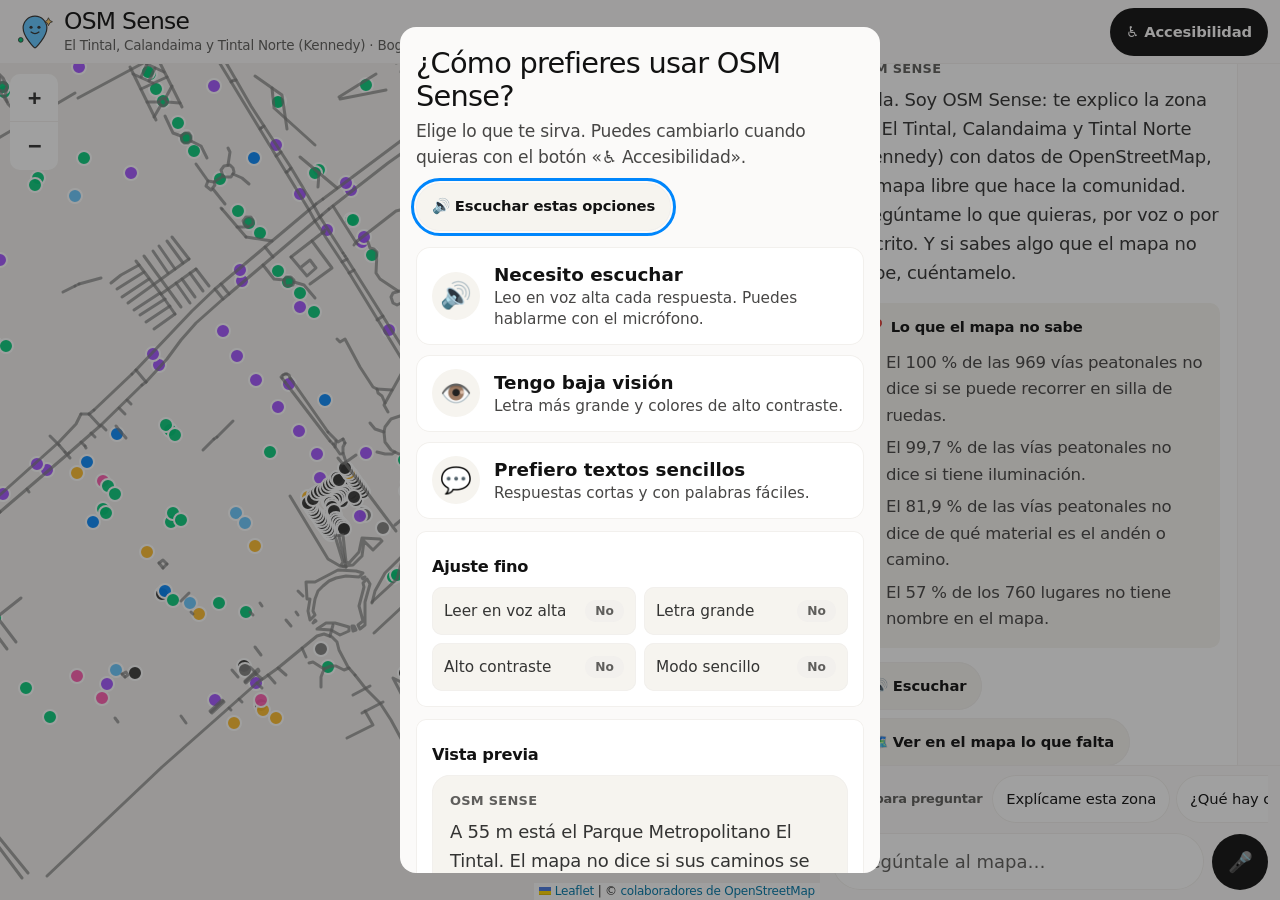
==== index.html @ d56696cd "Evitar versiones mezcladas en caché: versión en CSS/JS y datos sin caché Co-Authored-By: Claude Opus" ====
<!doctype html>
<html lang="es">
<head>
  <meta charset="utf-8">
  <meta name="viewport" content="width=device-width, initial-scale=1, viewport-fit=cover">
  <meta name="theme-color" content="#fbfaf9">
  <title>OSM Sense</title>
  <link rel="stylesheet" href="lib/leaflet.css">
  <!-- ?v=… obliga al navegador a descargar la versión nueva después de cada publicación -->
  <link rel="stylesheet" href="styles.css?v=2026-10-23b">
</head>
<body>
  <a class="saltar" href="#entrada">Ir a escribir una pregunta</a>
  <div id="anuncio" class="solo-lectores" role="status" aria-live="polite"></div>

  <header class="barra">
    <div class="marca">
      <svg class="logo" viewBox="0 0 48 48" aria-hidden="true">
        <path d="M24 44c-1 0-15-14-15-25a15 15 0 0 1 30 0c0 11-14 25-15 25z" fill="#64c6ff" stroke="#343433" stroke-width="1.5"/>
        <circle cx="19" cy="18" r="2" fill="#343433"/>
        <circle cx="29" cy="18" r="2" fill="#343433"/>
        <path d="M19 24q5 4 10 0" fill="none" stroke="#343433" stroke-width="1.5" stroke-linecap="round"/>
        <path d="M41 6l1.6 3.4 3.4 1.6-3.4 1.6L41 16l-1.6-3.4L36 11l3.4-1.6z" fill="#ffcd6c" stroke="#343433" stroke-width="1"/>
        <circle cx="6" cy="34" r="3" fill="#00c978" stroke="#343433" stroke-width="1"/>
      </svg>
      <div>
        <h1>OSM Sense</h1>
        <p class="sub" id="nombre-zona">Cargando zona…</p>
      </div>
    </div>
    <button type="button" class="pill acceso" id="btn-accesibilidad" aria-haspopup="dialog">♿ Accesibilidad</button>
  </header>

  <section class="franja-mapa" id="franja-mapa" aria-label="Mapa de la zona">
    <div id="mapa" class="mapa"></div>
    <div class="mapa-controles">
      <button type="button" class="pill flotante" id="btn-donde">📍 ¿Dónde estoy?</button>
      <button type="button" class="pill flotante" id="btn-mapa" aria-haspopup="dialog">🧩 Lo que falta</button>
      <button type="button" class="pill flotante" id="btn-expandir" aria-expanded="false" aria-controls="franja-mapa">Ampliar mapa</button>
    </div>
  </section>

  <main class="chat">
    <h2 class="solo-lectores">Conversación</h2>
    <p id="contador-hallazgos" class="contador" hidden>📝 Hallazgos de esta conversación: <strong>0</strong></p>
    <div id="mensajes" class="mensajes" role="log" aria-live="polite" aria-relevant="additions"></div>
  </main>

  <footer class="entrada">
    <div class="ideas" id="caja-ideas" role="group" aria-labelledby="t-ideas">
      <span id="t-ideas" class="ideas-titulo">Ideas para preguntar</span>
      <div id="ideas" class="ideas-lista"></div>
    </div>
    <form id="form-chat" class="form-chat">
      <button type="button" class="ideas-boton" id="btn-ideas" aria-expanded="false" aria-controls="caja-ideas" aria-label="Ideas para preguntar" hidden>💡</button>
      <label for="entrada" class="solo-lectores">Escribe tu pregunta o cuéntale algo al mapa</label>
      <textarea id="entrada" rows="1" placeholder="Pregúntale al mapa…" autocomplete="off"></textarea>
      <button type="submit" class="enviar" id="btn-enviar" aria-label="Enviar">➤</button>
      <button type="button" class="mic" id="btn-mic" aria-pressed="false" aria-label="Hablar">🎤</button>
    </form>
  </footer>

  <!-- Inicio: cómo prefiere la persona usar el sitio. Se abre al entrar y con el botón "Accesibilidad". -->
  <dialog id="inicio" class="hoja inicio" aria-labelledby="t-inicio">
    <h2 id="t-inicio">¿Cómo prefieres usar OSM Sense?</h2>
    <p class="inicio-intro">Elige lo que te sirva. Puedes cambiarlo cuando quieras con el botón «♿ Accesibilidad».</p>
    <button type="button" class="pill" id="btn-leer-inicio">🔊 Escuchar estas opciones</button>

    <div class="perfiles" role="group" aria-label="Perfiles de accesibilidad">
      <button type="button" class="perfil" data-perfil="escuchar" aria-pressed="false">
        <span class="perfil-icono" aria-hidden="true">🔊</span>
        <span><strong>Necesito escuchar</strong><span>Leo en voz alta cada respuesta. Puedes hablarme con el micrófono.</span></span>
      </button>
      <button type="button" class="perfil" data-perfil="ver" aria-pressed="false">
        <span class="perfil-icono" aria-hidden="true">👁️</span>
        <span><strong>Tengo baja visión</strong><span>Letra más grande y colores de alto contraste.</span></span>
      </button>
      <button type="button" class="perfil" data-perfil="sencillo" aria-pressed="false">
        <span class="perfil-icono" aria-hidden="true">💬</span>
        <span><strong>Prefiero textos sencillos</strong><span>Respuestas cortas y con palabras fáciles.</span></span>
      </button>
    </div>

    <section aria-labelledby="t-fino" class="bloque">
      <h3 id="t-fino">Ajuste fino</h3>
      <div class="interruptores">
        <button type="button" class="interruptor" id="btn-voz" aria-pressed="false">Leer en voz alta</button>
        <button type="button" class="interruptor" id="btn-letra" aria-pressed="false">Letra grande</button>
        <button type="button" class="interruptor" id="btn-contraste" aria-pressed="false">Alto contraste</button>
        <button type="button" class="interruptor" id="btn-pedagogico" aria-pressed="false">Modo sencillo</button>
      </div>
    </section>

    <section aria-labelledby="t-previa" class="bloque vista-previa">
      <h3 id="t-previa">Vista previa</h3>
      <div class="msg osm previa">
        <p class="remitente">OSM Sense</p>
        <p class="msg-texto" id="previa-texto"></p>
      </div>
      <button type="button" class="pill" id="btn-probar-voz">🔊 Probar la voz</button>
    </section>

    <button type="button" class="boton-principal empezar" id="btn-empezar">Empezar</button>
  </dialog>

  <!-- Mapa: capas y lo que le falta al mapa. -->
  <dialog id="hoja-mapa" class="hoja" aria-labelledby="t-hoja-mapa">
    <div class="hoja-cabeza">
      <h2 id="t-hoja-mapa">Lo que le falta al mapa</h2>
      <button type="button" class="pill" id="btn-cerrar-mapa">Cerrar</button>
    </div>

    <section aria-label="Cifras de vacíos de información" class="bloque vacios">
      <div id="vacios-datos" class="cifras"></div>
      <label class="check"><input type="checkbox" id="chk-vacios"> Resaltar en el mapa las vías peatonales sin dato de accesibilidad</label>
      <a id="btn-nota" class="boton-principal" target="_blank" rel="noopener">📝 Abrir nota en OpenStreetMap</a>
    </section>

    <section aria-labelledby="t-capas" class="bloque">
      <h3 id="t-capas">Qué hay en el mapa</h3>
      <ul id="capas" class="capas"></ul>
    </section>

    <p class="nota">Datos © <a href="https://www.openstreetmap.org/copyright" target="_blank" rel="noopener">colaboradores de OpenStreetMap</a> (ODbL).
      OSM Sense es un prototipo: no edita OpenStreetMap y puede equivocarse.</p>
  </dialog>

  <script src="lib/leaflet.js"></script>
  <script src="app.js?v=2026-10-23b"></script>
</body>
</html>
---- lib/leaflet.css ----
/* required styles */

.leaflet-pane,
.leaflet-tile,
.leaflet-marker-icon,
.leaflet-marker-shadow,
.leaflet-tile-container,
.leaflet-pane > svg,
.leaflet-pane > canvas,
.leaflet-zoom-box,
.leaflet-image-layer,
.leaflet-layer {
	position: absolute;
	left: 0;
	top: 0;
	}
.leaflet-container {
	overflow: hidden;
	}
.leaflet-tile,
.leaflet-marker-icon,
.leaflet-marker-shadow {
	-webkit-user-select: none;
	   -moz-user-select: none;
	        user-select: none;
	  -webkit-user-drag: none;
	}
/* Prevents IE11 from highlighting tiles in blue */
.leaflet-tile::selection {
	background: transparent;
}
/* Safari renders non-retina tile on retina better with this, but Chrome is worse */
.leaflet-safari .leaflet-tile {
	image-rendering: -webkit-optimize-contrast;
	}
/* hack that prevents hw layers "stretching" when loading new tiles */
.leaflet-safari .leaflet-tile-container {
	width: 1600px;
	height: 1600px;
	-webkit-transform-origin: 0 0;
	}
.leaflet-marker-icon,
.leaflet-marker-shadow {
	display: block;
	}
/* .leaflet-container svg: reset svg max-width decleration shipped in Joomla! (joomla.org) 3.x */
/* .leaflet-container img: map is broken in FF if you have max-width: 100% on tiles */
.leaflet-container .leaflet-overlay-pane svg {
	max-width: none !important;
	max-height: none !important;
	}
.leaflet-container .leaflet-marker-pane img,
.leaflet-container .leaflet-shadow-pane img,
.leaflet-container .leaflet-tile-pane img,
.leaflet-container img.leaflet-image-layer,
.leaflet-container .leaflet-tile {
	max-width: none !important;
	max-height: none !important;
	width: auto;
	padding: 0;
	}

.leaflet-container img.leaflet-tile {
	/* See: https://bugs.chromium.org/p/chromium/issues/detail?id=600120 */
	mix-blend-mode: plus-lighter;
}

.leaflet-container.leaflet-touch-zoom {
	-ms-touch-action: pan-x pan-y;
	touch-action: pan-x pan-y;
	}
.leaflet-container.leaflet-touch-drag {
	-ms-touch-action: pinch-zoom;
	/* Fallback for FF which doesn't support pinch-zoom */
	touch-action: none;
	touch-action: pinch-zoom;
}
.leaflet-container.leaflet-touch-drag.leaflet-touch-zoom {
	-ms-touch-action: none;
	touch-action: none;
}
.leaflet-container {
	-webkit-tap-highlight-color: transparent;
}
.leaflet-container a {
	-webkit-tap-highlight-color: rgba(51, 181, 229, 0.4);
}
.leaflet-tile {
	filter: inherit;
	visibility: hidden;
	}
.leaflet-tile-loaded {
	visibility: inherit;
	}
.leaflet-zoom-box {
	width: 0;
	height: 0;
	-moz-box-sizing: border-box;
	     box-sizing: border-box;
	z-index: 800;
	}
/* workaround for https://bugzilla.mozilla.org/show_bug.cgi?id=888319 */
.leaflet-overlay-pane svg {
	-moz-user-select: none;
	}

.leaflet-pane         { z-index: 400; }

.leaflet-tile-pane    { z-index: 200; }
.leaflet-overlay-pane { z-index: 400; }
.leaflet-shadow-pane  { z-index: 500; }
.leaflet-marker-pane  { z-index: 600; }
.leaflet-tooltip-pane   { z-index: 650; }
.leaflet-popup-pane   { z-index: 700; }

.leaflet-map-pane canvas { z-index: 100; }
.leaflet-map-pane svg    { z-index: 200; }

.leaflet-vml-shape {
	width: 1px;
	height: 1px;
	}
.lvml {
	behavior: url(#default#VML);
	display: inline-block;
	position: absolute;
	}


/* control positioning */

.leaflet-control {
	position: relative;
	z-index: 800;
	pointer-events: visiblePainted; /* IE 9-10 doesn't have auto */
	pointer-events: auto;
	}
.leaflet-top,
.leaflet-bottom {
	position: absolute;
	z-index: 1000;
	pointer-events: none;
	}
.leaflet-top {
	top: 0;
	}
.leaflet-right {
	right: 0;
	}
.leaflet-bottom {
	bottom: 0;
	}
.leaflet-left {
	left: 0;
	}
.leaflet-control {
	float: left;
	clear: both;
	}
.leaflet-right .leaflet-control {
	float: right;
	}
.leaflet-top .leaflet-control {
	margin-top: 10px;
	}
.leaflet-bottom .leaflet-control {
	margin-bottom: 10px;
	}
.leaflet-left .leaflet-control {
	margin-left: 10px;
	}
.leaflet-right .leaflet-control {
	margin-right: 10px;
	}


/* zoom and fade animations */

.leaflet-fade-anim .leaflet-popup {
	opacity: 0;
	-webkit-transition: opacity 0.2s linear;
	   -moz-transition: opacity 0.2s linear;
	        transition: opacity 0.2s linear;
	}
.leaflet-fade-anim .leaflet-map-pane .leaflet-popup {
	opacity: 1;
	}
.leaflet-zoom-animated {
	-webkit-transform-origin: 0 0;
	    -ms-transform-origin: 0 0;
	        transform-origin: 0 0;
	}
svg.leaflet-zoom-animated {
	will-change: transform;
}

.leaflet-zoom-anim .leaflet-zoom-animated {
	-webkit-transition: -webkit-transform 0.25s cubic-bezier(0,0,0.25,1);
	   -moz-transition:    -moz-transform 0.25s cubic-bezier(0,0,0.25,1);
	        transition:         transform 0.25s cubic-bezier(0,0,0.25,1);
	}
.leaflet-zoom-anim .leaflet-tile,
.leaflet-pan-anim .leaflet-tile {
	-webkit-transition: none;
	   -moz-transition: none;
	        transition: none;
	}

.leaflet-zoom-anim .leaflet-zoom-hide {
	visibility: hidden;
	}


/* cursors */

.leaflet-interactive {
	cursor: pointer;
	}
.leaflet-grab {
	cursor: -webkit-grab;
	cursor:    -moz-grab;
	cursor:         grab;
	}
.leaflet-crosshair,
.leaflet-crosshair .leaflet-interactive {
	cursor: crosshair;
	}
.leaflet-popup-pane,
.leaflet-control {
	cursor: auto;
	}
.leaflet-dragging .leaflet-grab,
.leaflet-dragging .leaflet-grab .leaflet-interactive,
.leaflet-dragging .leaflet-marker-draggable {
	cursor: move;
	cursor: -webkit-grabbing;
	cursor:    -moz-grabbing;
	cursor:         grabbing;
	}

/* marker & overlays interactivity */
.leaflet-marker-icon,
.leaflet-marker-shadow,
.leaflet-image-layer,
.leaflet-pane > svg path,
.leaflet-tile-container {
	pointer-events: none;
	}

.leaflet-marker-icon.leaflet-interactive,
.leaflet-image-layer.leaflet-interactive,
.leaflet-pane > svg path.leaflet-interactive,
svg.leaflet-image-layer.leaflet-interactive path {
	pointer-events: visiblePainted; /* IE 9-10 doesn't have auto */
	pointer-events: auto;
	}

/* visual tweaks */

.leaflet-container {
	background: #ddd;
	outline-offset: 1px;
	}
.leaflet-container a {
	color: #0078A8;
	}
.leaflet-zoom-box {
	border: 2px dotted #38f;
	background: rgba(255,255,255,0.5);
	}


/* general typography */
.leaflet-container {
	font-family: "Helvetica Neue", Arial, Helvetica, sans-serif;
	font-size: 12px;
	font-size: 0.75rem;
	line-height: 1.5;
	}


/* general toolbar styles */

.leaflet-bar {
	box-shadow: 0 1px 5px rgba(0,0,0,0.65);
	border-radius: 4px;
	}
.leaflet-bar a {
	background-color: #fff;
	border-bottom: 1px solid #ccc;
	width: 26px;
	height: 26px;
	line-height: 26px;
	display: block;
	text-align: center;
	text-decoration: none;
	color: black;
	}
.leaflet-bar a,
.leaflet-control-layers-toggle {
	background-position: 50% 50%;
	background-repeat: no-repeat;
	display: block;
	}
.leaflet-bar a:hover,
.leaflet-bar a:focus {
	background-color: #f4f4f4;
	}
.leaflet-bar a:first-child {
	border-top-left-radius: 4px;
	border-top-right-radius: 4px;
	}
.leaflet-bar a:last-child {
	border-bottom-left-radius: 4px;
	border-bottom-right-radius: 4px;
	border-bottom: none;
	}
.leaflet-bar a.leaflet-disabled {
	cursor: default;
	background-color: #f4f4f4;
	color: #bbb;
	}

.leaflet-touch .leaflet-bar a {
	width: 30px;
	height: 30px;
	line-height: 30px;
	}
.leaflet-touch .leaflet-bar a:first-child {
	border-top-left-radius: 2px;
	border-top-right-radius: 2px;
	}
.leaflet-touch .leaflet-bar a:last-child {
	border-bottom-left-radius: 2px;
	border-bottom-right-radius: 2px;
	}

/* zoom control */

.leaflet-control-zoom-in,
.leaflet-control-zoom-out {
	font: bold 18px 'Lucida Console', Monaco, monospace;
	text-indent: 1px;
	}

.leaflet-touch .leaflet-control-zoom-in, .leaflet-touch .leaflet-control-zoom-out  {
	font-size: 22px;
	}


/* layers control */

.leaflet-control-layers {
	box-shadow: 0 1px 5px rgba(0,0,0,0.4);
	background: #fff;
	border-radius: 5px;
	}
.leaflet-control-layers-toggle {
	background-image: url(images/layers.png);
	width: 36px;
	height: 36px;
	}
.leaflet-retina .leaflet-control-layers-toggle {
	background-image: url(images/layers-2x.png);
	background-size: 26px 26px;
	}
.leaflet-touch .leaflet-control-layers-toggle {
	width: 44px;
	height: 44px;
	}
.leaflet-control-layers .leaflet-control-layers-list,
.leaflet-control-layers-expanded .leaflet-control-layers-toggle {
	display: none;
	}
.leaflet-control-layers-expanded .leaflet-control-layers-list {
	display: block;
	position: relative;
	}
.leaflet-control-layers-expanded {
	padding: 6px 10px 6px 6px;
	color: #333;
	background: #fff;
	}
.leaflet-control-layers-scrollbar {
	overflow-y: scroll;
	overflow-x: hidden;
	padding-right: 5px;
	}
.leaflet-control-layers-selector {
	margin-top: 2px;
	position: relative;
	top: 1px;
	}
.leaflet-control-layers label {
	display: block;
	font-size: 13px;
	font-size: 1.08333em;
	}
.leaflet-control-layers-separator {
	height: 0;
	border-top: 1px solid #ddd;
	margin: 5px -10px 5px -6px;
	}

/* Default icon URLs */
.leaflet-default-icon-path { /* used only in path-guessing heuristic, see L.Icon.Default */
	background-image: url(images/marker-icon.png);
	}


/* attribution and scale controls */

.leaflet-container .leaflet-control-attribution {
	background: #fff;
	background: rgba(255, 255, 255, 0.8);
	margin: 0;
	}
.leaflet-control-attribution,
.leaflet-control-scale-line {
	padding: 0 5px;
	color: #333;
	line-height: 1.4;
	}
.leaflet-control-attribution a {
	text-decoration: none;
	}
.leaflet-control-attribution a:hover,
.leaflet-control-attribution a:focus {
	text-decoration: underline;
	}
.leaflet-attribution-flag {
	display: inline !important;
	vertical-align: baseline !important;
	width: 1em;
	height: 0.6669em;
	}
.leaflet-left .leaflet-control-scale {
	margin-left: 5px;
	}
.leaflet-bottom .leaflet-control-scale {
	margin-bottom: 5px;
	}
.leaflet-control-scale-line {
	border: 2px solid #777;
	border-top: none;
	line-height: 1.1;
	padding: 2px 5px 1px;
	white-space: nowrap;
	-moz-box-sizing: border-box;
	     box-sizing: border-box;
	background: rgba(255, 255, 255, 0.8);
	text-shadow: 1px 1px #fff;
	}
.leaflet-control-scale-line:not(:first-child) {
	border-top: 2px solid #777;
	border-bottom: none;
	margin-top: -2px;
	}
.leaflet-control-scale-line:not(:first-child):not(:last-child) {
	border-bottom: 2px solid #777;
	}

.leaflet-touch .leaflet-control-attribution,
.leaflet-touch .leaflet-control-layers,
.leaflet-touch .leaflet-bar {
	box-shadow: none;
	}
.leaflet-touch .leaflet-control-layers,
.leaflet-touch .leaflet-bar {
	border: 2px solid rgba(0,0,0,0.2);
	background-clip: padding-box;
	}


/* popup */

.leaflet-popup {
	position: absolute;
	text-align: center;
	margin-bottom: 20px;
	}
.leaflet-popup-content-wrapper {
	padding: 1px;
	text-align: left;
	border-radius: 12px;
	}
.leaflet-popup-content {
	margin: 13px 24px 13px 20px;
	line-height: 1.3;
	font-size: 13px;
	font-size: 1.08333em;
	min-height: 1px;
	}
.leaflet-popup-content p {
	margin: 17px 0;
	margin: 1.3em 0;
	}
.leaflet-popup-tip-container {
	width: 40px;
	height: 20px;
	position: absolute;
	left: 50%;
	margin-top: -1px;
	margin-left: -20px;
	overflow: hidden;
	pointer-events: none;
	}
.leaflet-popup-tip {
	width: 17px;
	height: 17px;
	padding: 1px;

	margin: -10px auto 0;
	pointer-events: auto;

	-webkit-transform: rotate(45deg);
	   -moz-transform: rotate(45deg);
	    -ms-transform: rotate(45deg);
	        transform: rotate(45deg);
	}
.leaflet-popup-content-wrapper,
.leaflet-popup-tip {
	background: white;
	color: #333;
	box-shadow: 0 3px 14px rgba(0,0,0,0.4);
	}
.leaflet-container a.leaflet-popup-close-button {
	position: absolute;
	top: 0;
	right: 0;
	border: none;
	text-align: center;
	width: 24px;
	height: 24px;
	font: 16px/24px Tahoma, Verdana, sans-serif;
	color: #757575;
	text-decoration: none;
	background: transparent;
	}
.leaflet-container a.leaflet-popup-close-button:hover,
.leaflet-container a.leaflet-popup-close-button:focus {
	color: #585858;
	}
.leaflet-popup-scrolled {
	overflow: auto;
	}

.leaflet-oldie .leaflet-popup-content-wrapper {
	-ms-zoom: 1;
	}
.leaflet-oldie .leaflet-popup-tip {
	width: 24px;
	margin: 0 auto;

	-ms-filter: "progid:DXImageTransform.Microsoft.Matrix(M11=0.70710678, M12=0.70710678, M21=-0.70710678, M22=0.70710678)";
	filter: progid:DXImageTransform.Microsoft.Matrix(M11=0.70710678, M12=0.70710678, M21=-0.70710678, M22=0.70710678);
	}

.leaflet-oldie .leaflet-control-zoom,
.leaflet-oldie .leaflet-control-layers,
.leaflet-oldie .leaflet-popup-content-wrapper,
.leaflet-oldie .leaflet-popup-tip {
	border: 1px solid #999;
	}


/* div icon */

.leaflet-div-icon {
	background: #fff;
	border: 1px solid #666;
	}


/* Tooltip */
/* Base styles for the element that has a tooltip */
.leaflet-tooltip {
	position: absolute;
	padding: 6px;
	background-color: #fff;
	border: 1px solid #fff;
	border-radius: 3px;
	color: #222;
	white-space: nowrap;
	-webkit-user-select: none;
	-moz-user-select: none;
	-ms-user-select: none;
	user-select: none;
	pointer-events: none;
	box-shadow: 0 1px 3px rgba(0,0,0,0.4);
	}
.leaflet-tooltip.leaflet-interactive {
	cursor: pointer;
	pointer-events: auto;
	}
.leaflet-tooltip-top:before,
.leaflet-tooltip-bottom:before,
.leaflet-tooltip-left:before,
.leaflet-tooltip-right:before {
	position: absolute;
	pointer-events: none;
	border: 6px solid transparent;
	background: transparent;
	content: "";
	}

/* Directions */

.leaflet-tooltip-bottom {
	margin-top: 6px;
}
.leaflet-tooltip-top {
	margin-top: -6px;
}
.leaflet-tooltip-bottom:before,
.leaflet-tooltip-top:before {
	left: 50%;
	margin-left: -6px;
	}
.leaflet-tooltip-top:before {
	bottom: 0;
	margin-bottom: -12px;
	border-top-color: #fff;
	}
.leaflet-tooltip-bottom:before {
	top: 0;
	margin-top: -12px;
	margin-left: -6px;
	border-bottom-color: #fff;
	}
.leaflet-tooltip-left {
	margin-left: -6px;
}
.leaflet-tooltip-right {
	margin-left: 6px;
}
.leaflet-tooltip-left:before,
.leaflet-tooltip-right:before {
	top: 50%;
	margin-top: -6px;
	}
.leaflet-tooltip-left:before {
	right: 0;
	margin-right: -12px;
	border-left-color: #fff;
	}
.leaflet-tooltip-right:before {
	left: 0;
	margin-left: -12px;
	border-right-color: #fff;
	}

/* Printing */

@media print {
	/* Prevent printers from removing background-images of controls. */
	.leaflet-control {
		-webkit-print-color-adjust: exact;
		print-color-adjust: exact;
		}
	}
---- styles.css ----
/* OSM Sense v2 – chat móvil primero. Estilo "cuento sobre papel crema": lienzo crema,
   superficies blancas con borde interior fino (sin sombras) y acentos de color puntuales. */
:root {
  /* Paleta */
  --color-cream-canvas: #fbfaf9;
  --color-stone-surface: #f2f0ed;
  --color-sand: #f6f4ef;
  --color-white: #ffffff;
  --color-ink-black: #121212;
  --color-heading-charcoal: #343433;
  --color-body-brown: #474645;
  --color-muted-gray: #7e7e7d;
  --color-link-blue: #0086fc;
  --color-ember-orange: #ff3e00;
  --color-honey: #ffbb26;
  --color-mint: #00ca48;

  /* Roles (lo que cambia en alto contraste) */
  --fondo: var(--color-cream-canvas);
  --superficie: var(--color-white);
  --superficie-suave: var(--color-sand);
  --linea: var(--color-stone-surface);
  --titulo: var(--color-ink-black);
  --texto: var(--color-heading-charcoal);
  --cuerpo: var(--color-body-brown);
  --suave: #5f5e5c;   /* texto secundario: ~6:1 sobre crema (WCAG AA) */
  --enlace: var(--color-link-blue);
  --acento: var(--color-ember-orange);
  --principal: var(--color-ink-black);
  --principal-texto: var(--color-cream-canvas);
  --resalte-fondo: #fff4dc;
  --foco: var(--color-link-blue);

  /* Tipografía (sin fuentes externas: debe funcionar sin internet) */
  --font-display: "Family", "Inter", ui-sans-serif, system-ui, -apple-system, "Segoe UI", Roboto, sans-serif;
  --font-inter: "Inter", ui-sans-serif, system-ui, -apple-system, "Segoe UI", Roboto, sans-serif;
  --base: 18px;

  /* Forma */
  --radio-tarjeta: 10px;
  --radio-burbuja: 18px;
  --radio-pill: 9999px;
  --borde-interior: inset 0 0 0 1px var(--linea);
  --tactil: 48px;
}
body.contraste {
  --fondo: #000000;
  --superficie: #000000;
  --superficie-suave: #000000;
  --linea: #ffffff;
  --titulo: #ffffff;
  --texto: #ffffff;
  --cuerpo: #ffffff;
  --suave: #ffffff;
  --enlace: #ffff00;
  --acento: #ffff00;
  --principal: #ffff00;
  --principal-texto: #000000;
  --resalte-fondo: #000000;
  --foco: #00ffff;
}
body.letra-grande { --base: 22px; }

* { box-sizing: border-box; }
[hidden] { display: none !important; }
html, body { margin: 0; height: 100%; }
body {
  height: 100dvh; overflow: hidden;
  display: grid; grid-template-columns: minmax(0, 1fr); grid-template-rows: auto auto minmax(0, 1fr) auto;
  font-family: var(--font-inter); font-size: var(--base); line-height: 1.5; letter-spacing: -0.013em;
  background: var(--fondo); color: var(--texto);
  -webkit-font-smoothing: antialiased;
}
a { color: var(--enlace); text-underline-offset: 2px; }
button { font: inherit; cursor: pointer; color: inherit; background: none; border: 0; padding: 0; }
button:disabled { cursor: default; opacity: .5; }
button:focus-visible, a:focus-visible, input:focus-visible, textarea:focus-visible {
  outline: 3px solid var(--foco); outline-offset: 2px;
}
.solo-lectores {
  position: absolute; width: 1px; height: 1px; overflow: hidden;
  clip: rect(0 0 0 0); clip-path: inset(50%); white-space: nowrap;
}
.saltar {
  position: absolute; left: 8px; top: -100px; z-index: 2000;
  padding: 12px 16px; border-radius: var(--radio-tarjeta);
  background: var(--principal); color: var(--principal-texto);
}
.saltar:focus { top: 8px; }

/* ---------- Barra superior ---------- */
.barra {
  display: flex; align-items: center; justify-content: space-between; gap: 12px;
  padding: 8px 12px 8px 16px; padding-top: max(8px, env(safe-area-inset-top));
  background: var(--fondo); box-shadow: inset 0 -1px 0 var(--linea);
}
.marca { display: flex; align-items: center; gap: 10px; flex: 1; min-width: 0; }
.marca > div { min-width: 0; }
.marca h1 { white-space: nowrap; overflow: hidden; text-overflow: ellipsis; }
@media (max-width: 520px) { body.letra-grande .logo { display: none; } }
.logo { width: 38px; height: 38px; flex: none; }
body.contraste .logo { display: none; }
.marca h1 {
  margin: 0; font-family: var(--font-display); font-weight: 500;
  font-size: 1.3em; line-height: 1.1; letter-spacing: -0.03em; color: var(--titulo);
}
.marca .sub {
  margin: 1px 0 0; color: var(--suave); font-size: .75em;
  white-space: nowrap; overflow: hidden; text-overflow: ellipsis;
}

/* ---------- Botones ---------- */
.pill {
  min-height: var(--tactil); padding: 0 16px; flex: none;
  display: inline-flex; align-items: center; justify-content: center; gap: 6px;
  font-size: .82em; font-weight: 600; letter-spacing: -0.009em;
  border-radius: var(--radio-pill); background: var(--superficie-suave); color: var(--titulo);
  box-shadow: var(--borde-interior);
}
.pill:hover { background: var(--color-stone-surface); }
.pill.flotante { background: var(--superficie); }
/* Accesibilidad siempre a la vista: la única pill oscura del encabezado. */
.pill.acceso, .pill.acceso:hover { background: var(--principal); color: var(--principal-texto); box-shadow: none; }
.pill.acceso:hover { opacity: .88; }
body.contraste .pill { border: 2px solid #ffffff; }
body.contraste .pill:hover { background: #000000; }

.boton-principal {
  min-height: var(--tactil); display: inline-flex; align-items: center; gap: 6px;
  padding: 0 20px; border-radius: 32px; text-decoration: none;
  font-size: .88em; font-weight: 600; letter-spacing: -0.009em;
  background: var(--principal); color: var(--principal-texto);
}
.boton-principal:hover { opacity: .88; }

/* ---------- Franja del mapa ---------- */
.franja-mapa {
  position: relative; height: 35dvh; min-height: 180px;
  background: var(--color-stone-surface); box-shadow: inset 0 -1px 0 var(--linea);
  transition: height .25s ease;
}
.franja-mapa.expandida { height: 70dvh; }
.mapa { position: absolute; inset: 0; }
.mapa-controles {
  position: absolute; z-index: 1000; top: 10px; right: 10px;
  display: flex; flex-direction: column; align-items: flex-end; gap: 8px;
}

/* ---------- Chat ---------- */
.chat { min-height: 0; display: flex; flex-direction: column; }
.mensajes {
  /* relative: contiene los textos .solo-lectores (absolutos) para que no estiren la página */
  position: relative; flex: 1; min-height: 0; overflow-y: auto; overscroll-behavior: contain;
  display: flex; flex-direction: column; gap: 18px;
  padding: 16px; width: 100%; max-width: 760px; margin: 0 auto;
}
.msg {
  max-width: 94%; padding: 16px 18px; border-radius: var(--radio-burbuja);
  overflow-wrap: anywhere; line-height: 1.6;
}
.msg p { margin: 0; }
.remitente {
  margin: 0 0 6px !important; font-size: .72em; font-weight: 600; letter-spacing: .02em;
  text-transform: uppercase; color: var(--suave);
}
.msg.persona .remitente { color: inherit; opacity: .8; text-align: right; }
.msg.persona {
  align-self: flex-end; border-bottom-right-radius: 6px;
  background: var(--principal); color: var(--principal-texto);
}
.msg.osm {
  align-self: flex-start; border-bottom-left-radius: 6px;
  background: var(--superficie); color: var(--texto); box-shadow: var(--borde-interior);
}
.msg.sistema {
  align-self: center; max-width: 92%; padding: 6px 12px; text-align: center;
  color: var(--suave); font-size: .82em;
}
body.contraste .msg.osm { border: 2px solid #ffffff; box-shadow: none; }
body.contraste .msg.persona { font-weight: 600; }

/* Secciones dentro de una respuesta: cada una con su título, separadas con aire. */
.msg-seccion { margin-top: 16px; }
.msg-seccion h3 { margin: 0 0 8px; font-size: .82em; font-weight: 600; color: var(--titulo); }
.msg-seccion h3 .nota { font-weight: 400; }
.citados, .faltantes { list-style: none; margin: 0; padding: 0; }
.citados { display: flex; flex-direction: column; gap: 6px; }
.citados button {
  width: 100%; min-height: var(--tactil); padding: 10px 14px; text-align: left; line-height: 1.35;
  display: flex; flex-direction: column; gap: 2px; border-radius: var(--radio-tarjeta);
  background: var(--superficie-suave); color: var(--texto); box-shadow: var(--borde-interior);
}
.citados button strong { font-size: .92em; font-weight: 600; color: var(--titulo); }
.citados button span { font-size: .8em; color: var(--suave); }
.citados button:hover { box-shadow: inset 0 0 0 2px var(--principal); }
body.contraste .citados button { border: 1px solid #ffffff; }
.no-sabe, .pregunta-vuelta { padding: 12px 14px; border-radius: var(--radio-tarjeta); }
.no-sabe { background: var(--superficie-suave); }
.faltantes li { position: relative; padding: 3px 0 3px 18px; font-size: .92em; color: var(--cuerpo); }
.faltantes li::before {
  content: ""; position: absolute; left: 2px; top: .78em;
  width: 8px; height: 8px; border-radius: 50%; background: var(--acento);
}
body.contraste .no-sabe { border: 1px solid #ffffff; }
.pregunta-vuelta { background: var(--resalte-fondo); color: var(--titulo); }
.pregunta-vuelta p { font-weight: 500; margin-bottom: 10px !important; }
body.contraste .pregunta-vuelta { border: 1px solid #ffff00; }
.msg-acciones { display: flex; flex-wrap: wrap; gap: 8px; margin-top: 14px; }
.msg-acciones .pill, .pregunta-vuelta .pill { padding: 0 16px; font-size: .82em; }

/* ---------- "Cuéntame tu barrio": contador y borradores de nota ---------- */
.contador {
  margin: 0; padding: 8px 16px; text-align: center;
  font-size: .8em; font-weight: 600; color: var(--titulo); background: var(--resalte-fondo);
}
body.contraste .contador { border-bottom: 2px solid #ffff00; }
.msg.borrador {
  align-self: stretch; max-width: 100%; border-radius: var(--radio-tarjeta);
  background: var(--superficie); box-shadow: var(--borde-interior);
}
body.contraste .msg.borrador { border: 2px solid #ffff00; box-shadow: none; }
.msg.borrador h3 { margin: 0 0 10px; font-size: .85em; }
.etiqueta-campo { display: block; margin-bottom: 4px; font-size: .78em; color: var(--suave); }
.msg.borrador textarea {
  display: block; width: 100%; min-height: 128px; padding: 12px; resize: vertical;
  border: 0; border-radius: var(--radio-tarjeta);
  font: inherit; font-size: .9em; line-height: 1.5; color: var(--titulo);
  background: var(--superficie-suave); box-shadow: var(--borde-interior);
}
body.contraste .msg.borrador textarea { border: 2px solid #ffffff; }
.alerta {
  margin-top: 8px !important; padding: 8px 12px; border-radius: var(--radio-tarjeta);
  background: #ffe9e0; color: #8a1c00; font-size: .85em; font-weight: 500;
}
body.contraste .alerta { background: #000; color: #ffff00; border: 2px solid #ffff00; }
.ubicacion-nota { margin-top: 10px !important; font-size: .85em; color: var(--cuerpo); }
.borrador-acciones { display: flex; flex-wrap: wrap; gap: 8px; margin-top: 10px; }
.msg.borrador .nota { margin-top: 10px !important; }
.pin-nota {
  display: grid; place-items: center; border-radius: 50%;
  background: var(--color-ember-orange); color: #ffffff;
  font: 700 13px/1 var(--font-inter); box-shadow: 0 0 0 2px #ffffff;
}

.espera { display: inline-flex; gap: 5px; padding: 18px 18px; }
.espera i {
  width: 8px; height: 8px; border-radius: 50%; background: var(--suave);
  animation: latido 1.2s infinite ease-in-out;
}
.espera i:nth-child(2) { animation-delay: .15s; }
.espera i:nth-child(3) { animation-delay: .3s; }
@keyframes latido { 0%, 80%, 100% { opacity: .25; } 40% { opacity: 1; } }

/* ---------- Barra de escritura ---------- */
.entrada {
  padding: 8px 12px; padding-bottom: max(10px, env(safe-area-inset-bottom));
  background: var(--fondo); box-shadow: inset 0 1px 0 var(--linea);
}
.ideas { display: flex; align-items: center; gap: 8px; max-width: 760px; margin: 0 auto 8px; }
.ideas-titulo { flex: none; font-size: .72em; font-weight: 600; color: var(--suave); }
.ideas-lista {
  min-width: 0; display: flex; gap: 6px; overflow-x: auto; scrollbar-width: none; padding: 2px;
}
.ideas-lista::-webkit-scrollbar { display: none; }
.ideas-lista .pill { padding: 0 14px; font-weight: 500; white-space: nowrap; background: var(--superficie); }
.form-chat {
  display: flex; align-items: flex-end; gap: 8px;
  max-width: 760px; margin: 0 auto;
}
.ideas-boton {
  width: 48px; height: 56px; flex: none; border-radius: 16px; font-size: 1.3rem;
  background: var(--superficie-suave); box-shadow: var(--borde-interior);
}
.ideas-boton[aria-expanded="true"] { background: var(--resalte-fondo); }
body.contraste .ideas-boton { border: 2px solid #ffffff; }
.form-chat textarea {
  display: block; flex: 1; min-width: 0; min-height: 56px; max-height: 140px; resize: none;
  padding: 15px 20px; border: 0; border-radius: 28px;
  font: inherit; line-height: 1.5; color: var(--titulo);
  background: var(--superficie); box-shadow: var(--borde-interior);
}
.form-chat textarea::placeholder { color: var(--suave); }
body.contraste .form-chat textarea { border: 2px solid #ffffff; }
.enviar, .mic {
  width: 56px; height: 56px; border-radius: 50%; flex: none;
  display: grid; place-items: center; font-size: 1.25rem;
}
.enviar { background: var(--superficie-suave); color: var(--titulo); box-shadow: var(--borde-interior); }
.mic { background: var(--principal); color: var(--principal-texto); }
.mic[aria-pressed="true"] { box-shadow: 0 0 0 4px var(--color-honey); animation: escucha 1.2s infinite ease-in-out; }
@keyframes escucha { 50% { box-shadow: 0 0 0 8px var(--color-honey); } }
body.contraste .enviar { border: 2px solid #ffffff; }

/* ---------- Hoja de ajustes ---------- */
.hoja {
  width: 100%; max-width: 100%; max-height: 85dvh; margin: auto 0 0;
  padding: 16px 16px max(20px, env(safe-area-inset-bottom));
  border: 0; border-radius: 20px 20px 0 0; overflow-y: auto;
  background: var(--fondo); color: var(--texto);
}
.hoja::backdrop { background: rgba(18, 18, 18, .4); }
.hoja.inicio { max-height: 94dvh; }
body.contraste .hoja { border: 2px solid #ffffff; }
.hoja-cabeza { display: flex; align-items: center; justify-content: space-between; margin-bottom: 4px; }
.hoja h2 { margin: 0; font-size: 1.3em; font-weight: 500; letter-spacing: -0.019em; color: var(--titulo); }
.hoja h3 { margin: 20px 0 8px; font-size: .9em; font-weight: 600; color: var(--titulo); }
.hoja section {
  margin-top: 12px; padding: 4px 16px 16px; border-radius: var(--radio-tarjeta);
  background: var(--superficie); box-shadow: var(--borde-interior);
}
body.contraste .hoja section { border: 2px solid #ffffff; box-shadow: none; }
.hoja .nota { margin: 16px 4px 0; }
.nota { color: var(--suave); font-size: .78em; line-height: 1.5; }

.interruptores { display: grid; grid-template-columns: 1fr 1fr; gap: 8px; }
.interruptor {
  min-height: var(--tactil); padding: 8px 12px; border-radius: var(--radio-tarjeta);
  display: flex; align-items: center; justify-content: space-between; gap: 8px; text-align: left;
  font-size: .85em; font-weight: 500; color: var(--texto);
  background: var(--superficie-suave); box-shadow: var(--borde-interior);
}
.interruptor::after {
  content: "No"; content: "No" / "";
  flex: none; padding: 2px 10px; border-radius: var(--radio-pill);
  font-size: .8em; font-weight: 600; background: var(--color-stone-surface); color: var(--suave);
}
.interruptor[aria-pressed="true"]::after {
  content: "Sí"; content: "Sí" / "";
  background: var(--color-mint); color: var(--color-ink-black);
}
body.contraste .interruptor { border: 2px solid #ffffff; }
body.contraste .interruptor::after { background: #000; color: #fff; border: 1px solid #fff; }
body.contraste .interruptor[aria-pressed="true"]::after { background: #ffff00; color: #000; }

.capas { list-style: none; padding: 0; margin: 0; }
.capas li + li { box-shadow: inset 0 1px 0 var(--linea); }
.capas label {
  min-height: var(--tactil); display: flex; align-items: center; gap: 10px; cursor: pointer;
  font-size: .9em; color: var(--texto);
}
.capas input, .vacios input { width: 1.2em; height: 1.2em; margin: 0; flex: none; accent-color: var(--principal); }
.muestra { width: 14px; height: 14px; border-radius: 50%; flex: none; box-shadow: 0 0 0 1.5px var(--color-heading-charcoal); }
body.contraste .muestra { box-shadow: 0 0 0 2px #ffffff; }
.cuenta { margin-left: auto; color: var(--suave); font-variant-numeric: tabular-nums; font-size: .9em; }

.cifras { padding-top: 12px; }
.cifra-fila {
  display: grid; grid-template-columns: minmax(4.6em, auto) 1fr; align-items: center; gap: 12px;
  margin: 0; padding: 10px 0; color: var(--cuerpo); font-size: .92em; line-height: 1.4;
}
.cifra-fila + .cifra-fila { box-shadow: inset 0 1px 0 var(--linea); }
.vacios .cifra {
  font-family: var(--font-display); font-weight: 500; text-align: right; white-space: nowrap;
  font-size: 1.5em; line-height: 1; letter-spacing: -0.031em; color: var(--acento);
}
.cifras .nota { margin: 8px 0 0; }

/* ---------- Pantalla de inicio: cómo prefieres usar OSM Sense ---------- */
.inicio h2 {
  margin: 4px 0 6px; font-family: var(--font-display); font-weight: 500;
  font-size: 1.6em; line-height: 1.15; letter-spacing: -0.025em; color: var(--titulo);
}
.inicio-intro { margin: 0 0 12px; color: var(--cuerpo); font-size: .95em; }
.perfiles { display: grid; gap: 10px; margin-top: 16px; }
.perfil {
  min-height: 76px; padding: 14px 16px; border-radius: 14px; text-align: left;
  display: flex; align-items: center; gap: 14px;
  background: var(--superficie); color: var(--texto); box-shadow: var(--borde-interior);
}
.perfil-icono { flex: none; width: 48px; height: 48px; display: grid; place-items: center; font-size: 1.6rem; border-radius: 50%; background: var(--superficie-suave); }
.perfil strong { display: block; font-size: 1.02em; color: var(--titulo); }
.perfil strong + span { display: block; font-size: .85em; color: var(--cuerpo); line-height: 1.4; }
.perfil[aria-pressed="true"] { background: var(--principal); box-shadow: none; }
.perfil[aria-pressed="true"] strong, .perfil[aria-pressed="true"] strong + span { color: var(--principal-texto); }
.perfil[aria-pressed="true"]::after { content: "✓"; content: "✓" / ""; margin-left: auto; font-size: 1.3em; color: var(--principal-texto); }
body.contraste .perfil { border: 2px solid #ffffff; }
.vista-previa .msg.previa { max-width: 100%; margin-bottom: 12px; background: var(--superficie-suave); }
.empezar { width: 100%; justify-content: center; min-height: 56px; margin-top: 16px; font-size: 1em; }
.vacios .check { min-height: var(--tactil); display: flex; gap: 10px; align-items: center; margin: 6px 0 10px; cursor: pointer; font-size: .9em; }

/* ---------- Leaflet ---------- */
.leaflet-container { font-family: var(--font-inter); background: var(--color-stone-surface); }
.leaflet-bar { border: 0 !important; border-radius: var(--radio-tarjeta) !important; box-shadow: var(--borde-interior) !important; overflow: hidden; }
.leaflet-bar a { width: 48px !important; height: 48px !important; line-height: 48px !important; background: var(--color-white); color: var(--color-heading-charcoal); border-bottom-color: var(--color-stone-surface); }
.leaflet-bar a:hover { background: var(--color-sand); }
.leaflet-popup-content-wrapper { border-radius: var(--radio-tarjeta); box-shadow: var(--borde-interior), 0 1px 6px rgba(0, 0, 0, .04); }
.leaflet-popup-tip { box-shadow: none; }
.leaflet-popup-content { font-size: 14px; line-height: 1.5; color: var(--color-body-brown); }
.leaflet-popup-content strong { color: var(--color-ink-black); font-weight: 600; }
.leaflet-tooltip { border: 0; border-radius: 6px; box-shadow: var(--borde-interior); color: var(--color-heading-charcoal); font-size: 13px; }

body.contraste .leaflet-tile-pane { filter: grayscale(1) contrast(1.2) brightness(.7); }
body.contraste .leaflet-bar a,
body.contraste .leaflet-control-attribution,
body.contraste .leaflet-popup-content-wrapper,
body.contraste .leaflet-popup-tip { background: #000; color: #ffff00; border-color: #fff; }
body.contraste .leaflet-popup-content,
body.contraste .leaflet-popup-content strong { color: #ffffff; }
body.contraste .leaflet-control-attribution a,
body.contraste .leaflet-popup-content a { color: #ffff00; }

@media (prefers-reduced-motion: reduce) {
  .franja-mapa { transition: none; }
  .espera i, .mic[aria-pressed="true"] { animation: none; }
}

/* ---------- Computador: mapa a la izquierda, chat a la derecha ---------- */
@media (min-width: 900px) {
  body { grid-template-columns: minmax(0, 1fr) 460px; grid-template-rows: auto minmax(0, 1fr) auto; }
  .barra { grid-column: 1 / -1; }
  .franja-mapa { grid-column: 1; grid-row: 2 / 4; height: auto; box-shadow: inset -1px 0 0 var(--linea); }
  .chat { grid-column: 2; grid-row: 2; }
  .entrada { grid-column: 2; grid-row: 3; }
  #btn-expandir { display: none; }
  .hoja { max-width: 480px; margin: auto; border-radius: 16px; }
}
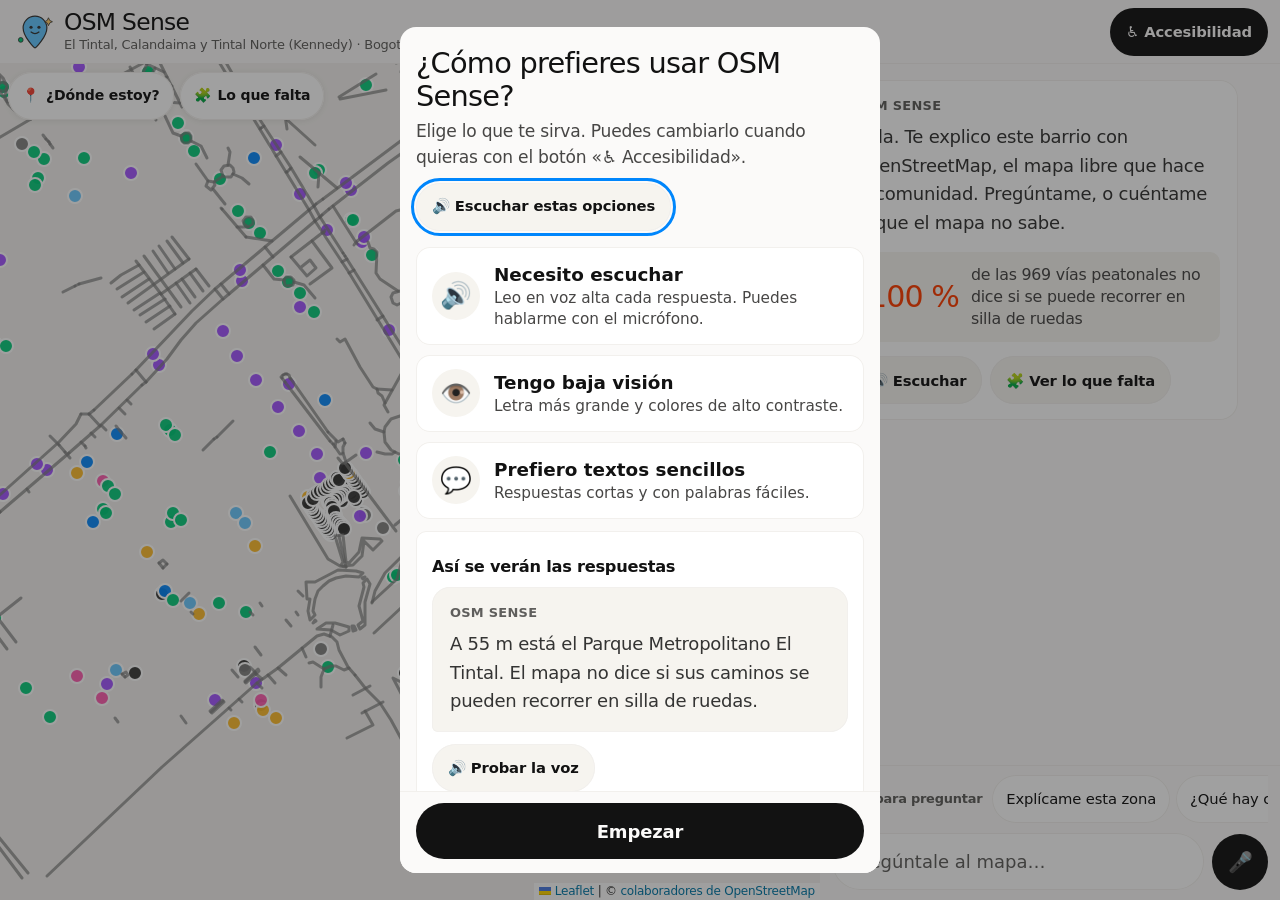
==== commit 77cc44ba: "Reforma de experiencia móvil: teclado, mapa despejado y botones validados - Teclado en el celular: l" ====
--- a/index.html
+++ b/index.html
@@ -2,12 +2,13 @@
 <html lang="es">
 <head>
   <meta charset="utf-8">
-  <meta name="viewport" content="width=device-width, initial-scale=1, viewport-fit=cover">
+  <!-- interactive-widget: al abrir el teclado, Chrome Android encoge la página en vez de taparla o desplazarla -->
+  <meta name="viewport" content="width=device-width, initial-scale=1, viewport-fit=cover, interactive-widget=resizes-content">
   <meta name="theme-color" content="#fbfaf9">
   <title>OSM Sense</title>
   <link rel="stylesheet" href="lib/leaflet.css">
   <!-- ?v=… obliga al navegador a descargar la versión nueva después de cada publicación -->
-  <link rel="stylesheet" href="styles.css?v=2026-10-23b">
+  <link rel="stylesheet" href="styles.css?v=2026-10-26a">
 </head>
 <body>
   <a class="saltar" href="#entrada">Ir a escribir una pregunta</a>
@@ -33,10 +34,15 @@
 
   <section class="franja-mapa" id="franja-mapa" aria-label="Mapa de la zona">
     <div id="mapa" class="mapa"></div>
-    <div class="mapa-controles">
-      <button type="button" class="pill flotante" id="btn-donde">📍 ¿Dónde estoy?</button>
-      <button type="button" class="pill flotante" id="btn-mapa" aria-haspopup="dialog">🧩 Lo que falta</button>
-      <button type="button" class="pill flotante" id="btn-expandir" aria-expanded="false" aria-controls="franja-mapa">Ampliar mapa</button>
+    <div class="mapa-controles" role="toolbar" aria-label="Herramientas del mapa">
+      <button type="button" class="pill flotante" id="btn-donde">📍 <span>¿Dónde estoy?</span></button>
+      <button type="button" class="pill flotante" id="btn-mapa" aria-haspopup="dialog">🧩 <span>Lo que falta</span></button>
+      <button type="button" class="pill flotante icono" id="btn-expandir" aria-expanded="false" aria-controls="franja-mapa" aria-label="Ampliar mapa" title="Ampliar mapa">⤢</button>
+    </div>
+    <!-- Se muestra solo mientras la persona elige en el mapa la ubicación de una nota. -->
+    <div class="aviso-mapa" id="aviso-ubicar" role="status" hidden>
+      <span id="aviso-ubicar-texto">Toca el mapa donde va la nota.</span>
+      <button type="button" class="pill" id="btn-cancelar-ubicar">Cancelar</button>
     </div>
   </section>
 
@@ -81,6 +87,15 @@
       </button>
     </div>
 
+    <section aria-labelledby="t-previa" class="bloque vista-previa">
+      <h3 id="t-previa">Así se verán las respuestas</h3>
+      <div class="msg osm previa">
+        <p class="remitente">OSM Sense</p>
+        <p class="msg-texto" id="previa-texto"></p>
+      </div>
+      <button type="button" class="pill" id="btn-probar-voz">🔊 Probar la voz</button>
+    </section>
+
     <section aria-labelledby="t-fino" class="bloque">
       <h3 id="t-fino">Ajuste fino</h3>
       <div class="interruptores">
@@ -91,16 +106,9 @@
       </div>
     </section>
 
-    <section aria-labelledby="t-previa" class="bloque vista-previa">
-      <h3 id="t-previa">Vista previa</h3>
-      <div class="msg osm previa">
-        <p class="remitente">OSM Sense</p>
-        <p class="msg-texto" id="previa-texto"></p>
-      </div>
-      <button type="button" class="pill" id="btn-probar-voz">🔊 Probar la voz</button>
-    </section>
-
-    <button type="button" class="boton-principal empezar" id="btn-empezar">Empezar</button>
+    <div class="hoja-pie">
+      <button type="button" class="boton-principal empezar" id="btn-empezar">Empezar</button>
+    </div>
   </dialog>
 
   <!-- Mapa: capas y lo que le falta al mapa. -->
@@ -126,6 +134,6 @@
   </dialog>
 
   <script src="lib/leaflet.js"></script>
-  <script src="app.js?v=2026-10-23b"></script>
+  <script src="app.js?v=2026-10-26a"></script>
 </body>
 </html>
--- a/styles.css
+++ b/styles.css
@@ -64,8 +64,10 @@
 * { box-sizing: border-box; }
 [hidden] { display: none !important; }
 html, body { margin: 0; height: 100%; }
+html { overflow: hidden; }
 body {
-  height: 100dvh; overflow: hidden;
+  /* --alto lo fija app.js con el alto visible real (descuenta el teclado); 100dvh es el respaldo. */
+  height: var(--alto, 100dvh); overflow: hidden; overscroll-behavior: none;
   display: grid; grid-template-columns: minmax(0, 1fr); grid-template-rows: auto auto minmax(0, 1fr) auto;
   font-family: var(--font-inter); font-size: var(--base); line-height: 1.5; letter-spacing: -0.013em;
   background: var(--fondo); color: var(--texto);
@@ -104,9 +106,10 @@
   margin: 0; font-family: var(--font-display); font-weight: 500;
   font-size: 1.3em; line-height: 1.1; letter-spacing: -0.03em; color: var(--titulo);
 }
+/* Nombre de la zona: hasta dos líneas, en vez de cortarlo con "…". */
 .marca .sub {
-  margin: 1px 0 0; color: var(--suave); font-size: .75em;
-  white-space: nowrap; overflow: hidden; text-overflow: ellipsis;
+  margin: 1px 0 0; color: var(--suave); font-size: .72em; line-height: 1.3;
+  display: -webkit-box; -webkit-box-orient: vertical; -webkit-line-clamp: 2; line-clamp: 2; overflow: hidden;
 }
 
 /* ---------- Botones ---------- */
@@ -141,10 +144,32 @@
 }
 .franja-mapa.expandida { height: 70dvh; }
 .mapa { position: absolute; inset: 0; }
+/* Herramientas del mapa en una sola fila arriba: dejan libre casi todo el mapa. */
 .mapa-controles {
-  position: absolute; z-index: 1000; top: 10px; right: 10px;
-  display: flex; flex-direction: column; align-items: flex-end; gap: 8px;
-}
+  position: absolute; z-index: 1000; top: 8px; left: 8px; right: 8px;
+  display: flex; align-items: center; gap: 6px; pointer-events: none;
+}
+.mapa-controles > * { pointer-events: auto; }
+.mapa-controles .pill { padding: 0 14px; font-size: .78em; box-shadow: var(--borde-interior), 0 1px 6px rgba(0, 0, 0, .08); }
+.mapa-controles .icono { width: 48px; padding: 0; margin-left: auto; font-size: 1.2rem; }
+@media (max-width: 380px) { .mapa-controles .pill:not(.icono) { padding: 0 10px; font-size: .74em; } }
+body.letra-grande .mapa-controles .pill span { display: none; }   /* solo el ícono cuando la letra es grande */
+body.letra-grande #btn-donde, body.letra-grande #btn-mapa { width: 48px; padding: 0; font-size: 1.15rem; }
+
+/* Aviso mientras se elige en el mapa la ubicación de una nota. */
+.aviso-mapa {
+  position: absolute; z-index: 1001; left: 8px; right: 8px; bottom: 28px;
+  display: flex; align-items: center; justify-content: space-between; gap: 10px;
+  padding: 8px 8px 8px 16px; border-radius: 14px;
+  background: var(--principal); color: var(--principal-texto); font-size: .88em; font-weight: 600;
+}
+.aviso-mapa .pill { background: var(--superficie); color: var(--titulo); }
+.franja-mapa.eligiendo .leaflet-container { cursor: crosshair; }
+
+/* Con el teclado abierto en el celular: se oculta el mapa para que la conversación y la caja
+   de texto tengan espacio. Al cerrar el teclado todo vuelve a su lugar. */
+body.teclado .franja-mapa, body.teclado .ideas, body.teclado .contador { display: none !important; }
+body.teclado { grid-template-rows: auto minmax(0, 1fr) auto; }   /* sin la fila del mapa */
 
 /* ---------- Chat ---------- */
 .chat { min-height: 0; display: flex; flex-direction: column; }
@@ -178,6 +203,18 @@
 }
 body.contraste .msg.osm { border: 2px solid #ffffff; box-shadow: none; }
 body.contraste .msg.persona { font-weight: 600; }
+
+/* Cifra destacada de la bienvenida. */
+.destacado {
+  display: flex; align-items: center; gap: 12px; margin-top: 14px !important;
+  padding: 12px 14px; border-radius: var(--radio-tarjeta); background: var(--superficie-suave);
+  font-size: .88em; line-height: 1.4; color: var(--cuerpo);
+}
+.destacado .cifra {
+  flex: none; font-family: var(--font-display); font-weight: 500; font-size: 1.9em; line-height: 1;
+  letter-spacing: -0.031em; color: var(--acento);
+}
+body.contraste .destacado { border: 1px solid #ffffff; }
 
 /* Secciones dentro de una respuesta: cada una con su título, separadas con aire. */
 .msg-seccion { margin-top: 16px; }
@@ -263,6 +300,7 @@
 }
 .ideas-lista::-webkit-scrollbar { display: none; }
 .ideas-lista .pill { padding: 0 14px; font-weight: 500; white-space: nowrap; background: var(--superficie); }
+.ideas-lista .pill.elegida { background: var(--principal); color: var(--principal-texto); box-shadow: none; }
 .form-chat {
   display: flex; align-items: flex-end; gap: 8px;
   max-width: 760px; margin: 0 auto;
@@ -375,7 +413,14 @@
 .perfil[aria-pressed="true"]::after { content: "✓"; content: "✓" / ""; margin-left: auto; font-size: 1.3em; color: var(--principal-texto); }
 body.contraste .perfil { border: 2px solid #ffffff; }
 .vista-previa .msg.previa { max-width: 100%; margin-bottom: 12px; background: var(--superficie-suave); }
-.empezar { width: 100%; justify-content: center; min-height: 56px; margin-top: 16px; font-size: 1em; }
+/* "Empezar" siempre visible al pie de la pantalla de inicio, aunque haya que desplazar las opciones. */
+.hoja-pie {
+  position: sticky; bottom: calc(-1 * max(20px, env(safe-area-inset-bottom)));
+  margin: 16px -16px calc(-1 * max(20px, env(safe-area-inset-bottom)));
+  padding: 12px 16px max(14px, env(safe-area-inset-bottom));
+  background: var(--fondo); box-shadow: inset 0 1px 0 var(--linea);
+}
+.empezar { width: 100%; justify-content: center; min-height: 56px; font-size: 1em; }
 .vacios .check { min-height: var(--tactil); display: flex; gap: 10px; align-items: center; margin: 6px 0 10px; cursor: pointer; font-size: .9em; }
 
 /* ---------- Leaflet ---------- */
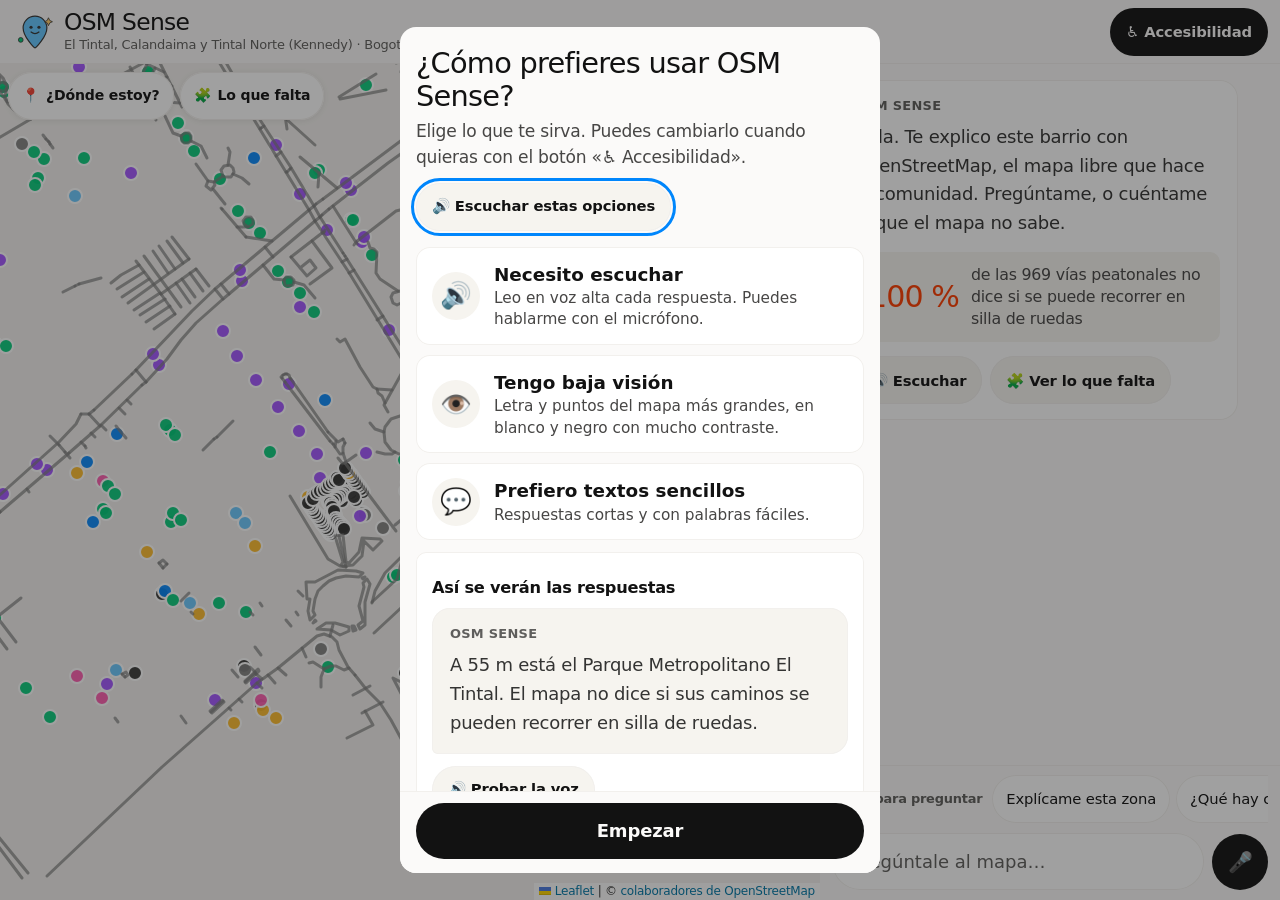
==== commit 9c46ec47: "Completar lugares, baja visión en blanco y negro y respuestas desde el inicio - "Completar lo que ve" ====
--- a/index.html
+++ b/index.html
@@ -8,7 +8,7 @@
   <title>OSM Sense</title>
   <link rel="stylesheet" href="lib/leaflet.css">
   <!-- ?v=… obliga al navegador a descargar la versión nueva después de cada publicación -->
-  <link rel="stylesheet" href="styles.css?v=2026-10-26a">
+  <link rel="stylesheet" href="styles.css?v=2026-10-26c">
 </head>
 <body>
   <a class="saltar" href="#entrada">Ir a escribir una pregunta</a>
@@ -50,6 +50,8 @@
     <h2 class="solo-lectores">Conversación</h2>
     <p id="contador-hallazgos" class="contador" hidden>📝 Hallazgos de esta conversación: <strong>0</strong></p>
     <div id="mensajes" class="mensajes" role="log" aria-live="polite" aria-relevant="additions"></div>
+    <!-- Aparece cuando hay mensajes más abajo de lo que se está leyendo. -->
+    <button type="button" class="pill ir-abajo" id="btn-abajo" hidden>⬇ Ver lo más nuevo</button>
   </main>
 
   <footer class="entrada">
@@ -79,7 +81,7 @@
       </button>
       <button type="button" class="perfil" data-perfil="ver" aria-pressed="false">
         <span class="perfil-icono" aria-hidden="true">👁️</span>
-        <span><strong>Tengo baja visión</strong><span>Letra más grande y colores de alto contraste.</span></span>
+        <span><strong>Tengo baja visión</strong><span>Letra y puntos del mapa más grandes, en blanco y negro con mucho contraste.</span></span>
       </button>
       <button type="button" class="perfil" data-perfil="sencillo" aria-pressed="false">
         <span class="perfil-icono" aria-hidden="true">💬</span>
@@ -121,7 +123,8 @@
     <section aria-label="Cifras de vacíos de información" class="bloque vacios">
       <div id="vacios-datos" class="cifras"></div>
       <label class="check"><input type="checkbox" id="chk-vacios"> Resaltar en el mapa las vías peatonales sin dato de accesibilidad</label>
-      <a id="btn-nota" class="boton-principal" target="_blank" rel="noopener">📝 Abrir nota en OpenStreetMap</a>
+      <button type="button" class="boton-principal" id="btn-completar-cercano">✏️ Completar el lugar sin nombre más cercano</button>
+      <a id="btn-nota" class="pill enlace-pill" target="_blank" rel="noopener">📝 Abrir una nota en blanco en OpenStreetMap</a>
     </section>
 
     <section aria-labelledby="t-capas" class="bloque">
@@ -133,7 +136,27 @@
       OSM Sense es un prototipo: no edita OpenStreetMap y puede equivocarse.</p>
   </dialog>
 
+  <!-- Completar un lugar: la persona cuenta lo que ve y se arma un borrador de nota (nunca se publica solo). -->
+  <dialog id="completar" class="hoja" aria-labelledby="t-completar">
+    <div class="hoja-cabeza">
+      <h2 id="t-completar">Completar este lugar</h2>
+      <button type="button" class="pill" id="btn-cerrar-completar">Cerrar</button>
+    </div>
+    <p class="inicio-intro" id="completar-lugar"></p>
+    <form id="form-completar">
+      <div id="completar-preguntas"></div>
+      <section class="bloque">
+        <h3><label for="completar-otro">¿Algo más que veas? <span class="nota">(opcional)</span></label></h3>
+        <textarea id="completar-otro" rows="2" placeholder="Por ejemplo: la entrada tiene un escalón alto"></textarea>
+      </section>
+      <p class="alerta" id="completar-aviso" hidden></p>
+      <div class="hoja-pie">
+        <button type="submit" class="boton-principal empezar">📝 Crear borrador de nota</button>
+      </div>
+    </form>
+  </dialog>
+
   <script src="lib/leaflet.js"></script>
-  <script src="app.js?v=2026-10-26a"></script>
+  <script src="app.js?v=2026-10-26c"></script>
 </body>
 </html>
--- a/styles.css
+++ b/styles.css
@@ -44,20 +44,21 @@
   --tactil: 48px;
 }
 body.contraste {
-  --fondo: #000000;
-  --superficie: #000000;
-  --superficie-suave: #000000;
-  --linea: #ffffff;
-  --titulo: #ffffff;
-  --texto: #ffffff;
-  --cuerpo: #ffffff;
-  --suave: #ffffff;
-  --enlace: #ffff00;
-  --acento: #ffff00;
-  --principal: #ffff00;
-  --principal-texto: #000000;
-  --resalte-fondo: #000000;
-  --foco: #00ffff;
+  /* Alto contraste claro: blanco y negro puros. Pensado para baja visión (WCAG AAA en el texto). */
+  --fondo: #ffffff;
+  --superficie: #ffffff;
+  --superficie-suave: #ffffff;
+  --linea: #000000;
+  --titulo: #000000;
+  --texto: #000000;
+  --cuerpo: #000000;
+  --suave: #1f1f1f;
+  --enlace: #0033cc;
+  --acento: #b01a00;
+  --principal: #000000;
+  --principal-texto: #ffffff;
+  --resalte-fondo: #fff1b8;
+  --foco: #0033cc;
 }
 body.letra-grande { --base: 22px; }
 
@@ -101,7 +102,7 @@
 .marca h1 { white-space: nowrap; overflow: hidden; text-overflow: ellipsis; }
 @media (max-width: 520px) { body.letra-grande .logo { display: none; } }
 .logo { width: 38px; height: 38px; flex: none; }
-body.contraste .logo { display: none; }
+
 .marca h1 {
   margin: 0; font-family: var(--font-display); font-weight: 500;
   font-size: 1.3em; line-height: 1.1; letter-spacing: -0.03em; color: var(--titulo);
@@ -125,8 +126,8 @@
 /* Accesibilidad siempre a la vista: la única pill oscura del encabezado. */
 .pill.acceso, .pill.acceso:hover { background: var(--principal); color: var(--principal-texto); box-shadow: none; }
 .pill.acceso:hover { opacity: .88; }
-body.contraste .pill { border: 2px solid #ffffff; }
-body.contraste .pill:hover { background: #000000; }
+body.contraste .pill { border: 2px solid #000000; }
+body.contraste .pill:hover { background: #fff1b8; }
 
 .boton-principal {
   min-height: var(--tactil); display: inline-flex; align-items: center; gap: 6px;
@@ -201,7 +202,7 @@
   align-self: center; max-width: 92%; padding: 6px 12px; text-align: center;
   color: var(--suave); font-size: .82em;
 }
-body.contraste .msg.osm { border: 2px solid #ffffff; box-shadow: none; }
+body.contraste .msg.osm { border: 2px solid #000000; box-shadow: none; }
 body.contraste .msg.persona { font-weight: 600; }
 
 /* Cifra destacada de la bienvenida. */
@@ -214,7 +215,7 @@
   flex: none; font-family: var(--font-display); font-weight: 500; font-size: 1.9em; line-height: 1;
   letter-spacing: -0.031em; color: var(--acento);
 }
-body.contraste .destacado { border: 1px solid #ffffff; }
+body.contraste .destacado { border: 1px solid #000000; }
 
 /* Secciones dentro de una respuesta: cada una con su título, separadas con aire. */
 .msg-seccion { margin-top: 16px; }
@@ -230,7 +231,7 @@
 .citados button strong { font-size: .92em; font-weight: 600; color: var(--titulo); }
 .citados button span { font-size: .8em; color: var(--suave); }
 .citados button:hover { box-shadow: inset 0 0 0 2px var(--principal); }
-body.contraste .citados button { border: 1px solid #ffffff; }
+body.contraste .citados button { border: 1px solid #000000; }
 .no-sabe, .pregunta-vuelta { padding: 12px 14px; border-radius: var(--radio-tarjeta); }
 .no-sabe { background: var(--superficie-suave); }
 .faltantes li { position: relative; padding: 3px 0 3px 18px; font-size: .92em; color: var(--cuerpo); }
@@ -238,10 +239,10 @@
   content: ""; position: absolute; left: 2px; top: .78em;
   width: 8px; height: 8px; border-radius: 50%; background: var(--acento);
 }
-body.contraste .no-sabe { border: 1px solid #ffffff; }
+body.contraste .no-sabe { border: 1px solid #000000; }
 .pregunta-vuelta { background: var(--resalte-fondo); color: var(--titulo); }
 .pregunta-vuelta p { font-weight: 500; margin-bottom: 10px !important; }
-body.contraste .pregunta-vuelta { border: 1px solid #ffff00; }
+body.contraste .pregunta-vuelta { border: 1px solid #000000; }
 .msg-acciones { display: flex; flex-wrap: wrap; gap: 8px; margin-top: 14px; }
 .msg-acciones .pill, .pregunta-vuelta .pill { padding: 0 16px; font-size: .82em; }
 
@@ -250,12 +251,12 @@
   margin: 0; padding: 8px 16px; text-align: center;
   font-size: .8em; font-weight: 600; color: var(--titulo); background: var(--resalte-fondo);
 }
-body.contraste .contador { border-bottom: 2px solid #ffff00; }
+body.contraste .contador { border-bottom: 2px solid #000000; }
 .msg.borrador {
   align-self: stretch; max-width: 100%; border-radius: var(--radio-tarjeta);
   background: var(--superficie); box-shadow: var(--borde-interior);
 }
-body.contraste .msg.borrador { border: 2px solid #ffff00; box-shadow: none; }
+body.contraste .msg.borrador { border: 2px solid #000000; box-shadow: none; }
 .msg.borrador h3 { margin: 0 0 10px; font-size: .85em; }
 .etiqueta-campo { display: block; margin-bottom: 4px; font-size: .78em; color: var(--suave); }
 .msg.borrador textarea {
@@ -264,12 +265,12 @@
   font: inherit; font-size: .9em; line-height: 1.5; color: var(--titulo);
   background: var(--superficie-suave); box-shadow: var(--borde-interior);
 }
-body.contraste .msg.borrador textarea { border: 2px solid #ffffff; }
+body.contraste .msg.borrador textarea { border: 2px solid #000000; }
 .alerta {
   margin-top: 8px !important; padding: 8px 12px; border-radius: var(--radio-tarjeta);
   background: #ffe9e0; color: #8a1c00; font-size: .85em; font-weight: 500;
 }
-body.contraste .alerta { background: #000; color: #ffff00; border: 2px solid #ffff00; }
+body.contraste .alerta { background: #fff1b8; color: #000; border: 2px solid #000; }
 .ubicacion-nota { margin-top: 10px !important; font-size: .85em; color: var(--cuerpo); }
 .borrador-acciones { display: flex; flex-wrap: wrap; gap: 8px; margin-top: 10px; }
 .msg.borrador .nota { margin-top: 10px !important; }
@@ -310,7 +311,7 @@
   background: var(--superficie-suave); box-shadow: var(--borde-interior);
 }
 .ideas-boton[aria-expanded="true"] { background: var(--resalte-fondo); }
-body.contraste .ideas-boton { border: 2px solid #ffffff; }
+body.contraste .ideas-boton { border: 2px solid #000000; }
 .form-chat textarea {
   display: block; flex: 1; min-width: 0; min-height: 56px; max-height: 140px; resize: none;
   padding: 15px 20px; border: 0; border-radius: 28px;
@@ -318,7 +319,7 @@
   background: var(--superficie); box-shadow: var(--borde-interior);
 }
 .form-chat textarea::placeholder { color: var(--suave); }
-body.contraste .form-chat textarea { border: 2px solid #ffffff; }
+body.contraste .form-chat textarea { border: 2px solid #000000; }
 .enviar, .mic {
   width: 56px; height: 56px; border-radius: 50%; flex: none;
   display: grid; place-items: center; font-size: 1.25rem;
@@ -327,7 +328,7 @@
 .mic { background: var(--principal); color: var(--principal-texto); }
 .mic[aria-pressed="true"] { box-shadow: 0 0 0 4px var(--color-honey); animation: escucha 1.2s infinite ease-in-out; }
 @keyframes escucha { 50% { box-shadow: 0 0 0 8px var(--color-honey); } }
-body.contraste .enviar { border: 2px solid #ffffff; }
+body.contraste .enviar { border: 2px solid #000000; }
 
 /* ---------- Hoja de ajustes ---------- */
 .hoja {
@@ -338,7 +339,7 @@
 }
 .hoja::backdrop { background: rgba(18, 18, 18, .4); }
 .hoja.inicio { max-height: 94dvh; }
-body.contraste .hoja { border: 2px solid #ffffff; }
+body.contraste .hoja { border: 2px solid #000000; }
 .hoja-cabeza { display: flex; align-items: center; justify-content: space-between; margin-bottom: 4px; }
 .hoja h2 { margin: 0; font-size: 1.3em; font-weight: 500; letter-spacing: -0.019em; color: var(--titulo); }
 .hoja h3 { margin: 20px 0 8px; font-size: .9em; font-weight: 600; color: var(--titulo); }
@@ -346,7 +347,7 @@
   margin-top: 12px; padding: 4px 16px 16px; border-radius: var(--radio-tarjeta);
   background: var(--superficie); box-shadow: var(--borde-interior);
 }
-body.contraste .hoja section { border: 2px solid #ffffff; box-shadow: none; }
+body.contraste .hoja section { border: 2px solid #000000; box-shadow: none; }
 .hoja .nota { margin: 16px 4px 0; }
 .nota { color: var(--suave); font-size: .78em; line-height: 1.5; }
 
@@ -366,9 +367,9 @@
   content: "Sí"; content: "Sí" / "";
   background: var(--color-mint); color: var(--color-ink-black);
 }
-body.contraste .interruptor { border: 2px solid #ffffff; }
-body.contraste .interruptor::after { background: #000; color: #fff; border: 1px solid #fff; }
-body.contraste .interruptor[aria-pressed="true"]::after { background: #ffff00; color: #000; }
+body.contraste .interruptor { border: 2px solid #000000; }
+body.contraste .interruptor::after { background: #fff; color: #000; border: 2px solid #000; }
+body.contraste .interruptor[aria-pressed="true"]::after { background: #000; color: #fff; }
 
 .capas { list-style: none; padding: 0; margin: 0; }
 .capas li + li { box-shadow: inset 0 1px 0 var(--linea); }
@@ -378,7 +379,7 @@
 }
 .capas input, .vacios input { width: 1.2em; height: 1.2em; margin: 0; flex: none; accent-color: var(--principal); }
 .muestra { width: 14px; height: 14px; border-radius: 50%; flex: none; box-shadow: 0 0 0 1.5px var(--color-heading-charcoal); }
-body.contraste .muestra { box-shadow: 0 0 0 2px #ffffff; }
+body.contraste .muestra { box-shadow: 0 0 0 2px #000000; }
 .cuenta { margin-left: auto; color: var(--suave); font-variant-numeric: tabular-nums; font-size: .9em; }
 
 .cifras { padding-top: 12px; }
@@ -411,7 +412,7 @@
 .perfil[aria-pressed="true"] { background: var(--principal); box-shadow: none; }
 .perfil[aria-pressed="true"] strong, .perfil[aria-pressed="true"] strong + span { color: var(--principal-texto); }
 .perfil[aria-pressed="true"]::after { content: "✓"; content: "✓" / ""; margin-left: auto; font-size: 1.3em; color: var(--principal-texto); }
-body.contraste .perfil { border: 2px solid #ffffff; }
+body.contraste .perfil { border: 2px solid #000000; }
 .vista-previa .msg.previa { max-width: 100%; margin-bottom: 12px; background: var(--superficie-suave); }
 /* "Empezar" siempre visible al pie de la pantalla de inicio, aunque haya que desplazar las opciones. */
 .hoja-pie {
@@ -422,6 +423,62 @@
 }
 .empezar { width: 100%; justify-content: center; min-height: 56px; font-size: 1em; }
 .vacios .check { min-height: var(--tactil); display: flex; gap: 10px; align-items: center; margin: 6px 0 10px; cursor: pointer; font-size: .9em; }
+
+/* ---------- Completar un lugar ---------- */
+.citados li { display: flex; align-items: stretch; gap: 6px; }
+.citados li > button:first-child { flex: 1 1 0; width: auto; min-width: 0; }
+.citados .completar-chip {
+  flex: none; width: 52px; min-height: var(--tactil); padding: 0; display: grid; place-items: center; border-radius: var(--radio-tarjeta); font-size: 1.2rem;
+  background: var(--resalte-fondo); box-shadow: var(--borde-interior);
+}
+body.contraste .completar-chip { border: 2px solid #000; }
+.ficha-falta { margin: 8px 0 6px; color: #8a1c00; font-weight: 600; }
+body.contraste .ficha-falta { color: #000; }
+.leaflet-popup-content .ficha-completar { width: 100%; margin-bottom: 6px; background: var(--resalte-fondo); font-size: 14px; }
+.enlace-pill { width: 100%; margin-top: 8px; text-decoration: none; text-align: center; }
+#btn-completar-cercano { width: 100%; justify-content: center; text-align: center; }
+.opciones { border: 0; margin: 12px 0 0; padding: 4px 16px 16px; display: flex; flex-wrap: wrap; gap: 8px; }
+.opciones legend { float: left; width: 100%; margin: 16px 0 8px; padding: 0; font-size: .9em; font-weight: 600; color: var(--titulo); }
+.opcion { position: relative; flex: 1 1 calc(50% - 8px); }
+.opcion input { position: absolute; opacity: 0; inset: 0; margin: 0; cursor: pointer; }
+.opcion span {
+  min-height: 52px; display: flex; align-items: center; justify-content: center; text-align: center;
+  padding: 6px 12px; border-radius: var(--radio-tarjeta); font-weight: 600; font-size: .9em;
+  background: var(--superficie-suave); color: var(--titulo); box-shadow: var(--borde-interior);
+}
+.opcion input:checked + span { background: var(--principal); color: var(--principal-texto); box-shadow: none; }
+.opcion input:checked + span::before { content: "✓ "; content: "✓ " / ""; }
+.opcion input:focus-visible + span { outline: 3px solid var(--foco); outline-offset: 2px; }
+body.contraste .opcion span { border: 2px solid #000; }
+#completar input[type="text"], #completar textarea {
+  display: block; width: 100%; min-height: 52px; padding: 12px 14px; border: 0; border-radius: var(--radio-tarjeta);
+  font: inherit; color: var(--titulo); background: var(--superficie-suave); box-shadow: var(--borde-interior); resize: vertical;
+}
+body.contraste #completar input[type="text"], body.contraste #completar textarea { border: 2px solid #000; }
+#completar .alerta { margin: 12px 0 0; }
+
+/* Botón "Ver lo más nuevo" sobre el chat. */
+.chat { position: relative; }
+.ir-abajo {
+  position: absolute; z-index: 5; right: 12px; bottom: 12px;
+  background: var(--principal); color: var(--principal-texto); box-shadow: 0 2px 10px rgba(0, 0, 0, .18);
+}
+
+/* ---------- Letra grande: el diseño se reacomoda en vez de apretarse ---------- */
+body.letra-grande .marca .sub { display: none; }                 /* el nombre de la zona está en "Lo que falta" */
+body.letra-grande .marca h1 { font-size: 1.15em; }
+body.letra-grande .pill.acceso { padding: 0 14px; font-size: .75em; }
+body.letra-grande .ideas-titulo { display: none; }
+body.letra-grande .destacado { flex-direction: column; align-items: flex-start; gap: 4px; }
+body.letra-grande .msg { max-width: 100%; padding: 14px 16px; }
+body.letra-grande .msg.osm, body.letra-grande .msg.borrador { width: 100%; }   /* ancho fijo: si no, la burbuja se encoge y parte el texto letra por letra */
+body.letra-grande .mensajes { padding: 12px; }
+body.letra-grande .interruptores { grid-template-columns: 1fr; }
+body.letra-grande .cifra-fila { grid-template-columns: 1fr; gap: 2px; }
+body.letra-grande .vacios .cifra { text-align: left; }
+body.letra-grande .leaflet-popup-content { font-size: 18px; }
+body.letra-grande .leaflet-popup-content .ficha-completar { font-size: 17px; }
+body.letra-grande .franja-mapa { height: 30dvh; }
 
 /* ---------- Leaflet ---------- */
 .leaflet-container { font-family: var(--font-inter); background: var(--color-stone-surface); }
@@ -434,15 +491,13 @@
 .leaflet-popup-content strong { color: var(--color-ink-black); font-weight: 600; }
 .leaflet-tooltip { border: 0; border-radius: 6px; box-shadow: var(--borde-interior); color: var(--color-heading-charcoal); font-size: 13px; }
 
-body.contraste .leaflet-tile-pane { filter: grayscale(1) contrast(1.2) brightness(.7); }
-body.contraste .leaflet-bar a,
-body.contraste .leaflet-control-attribution,
-body.contraste .leaflet-popup-content-wrapper,
-body.contraste .leaflet-popup-tip { background: #000; color: #ffff00; border-color: #fff; }
-body.contraste .leaflet-popup-content,
-body.contraste .leaflet-popup-content strong { color: #ffffff; }
-body.contraste .leaflet-control-attribution a,
-body.contraste .leaflet-popup-content a { color: #ffff00; }
+body.contraste .leaflet-tile-pane { filter: contrast(1.08) saturate(.85); }   /* mapa claro, sin oscurecer */
+body.contraste .leaflet-bar a { background: #fff; color: #000; border-bottom: 2px solid #000; }
+body.contraste .leaflet-bar { box-shadow: inset 0 0 0 2px #000 !important; }
+body.contraste .leaflet-popup-content-wrapper { box-shadow: 0 0 0 2px #000; }
+body.contraste .leaflet-popup-content, body.contraste .leaflet-popup-content strong { color: #000; }
+body.contraste .leaflet-control-attribution { background: #fff; color: #000; }
+body.contraste .leaflet-control-attribution a, body.contraste .leaflet-popup-content a { color: #0033cc; }
 
 @media (prefers-reduced-motion: reduce) {
   .franja-mapa { transition: none; }
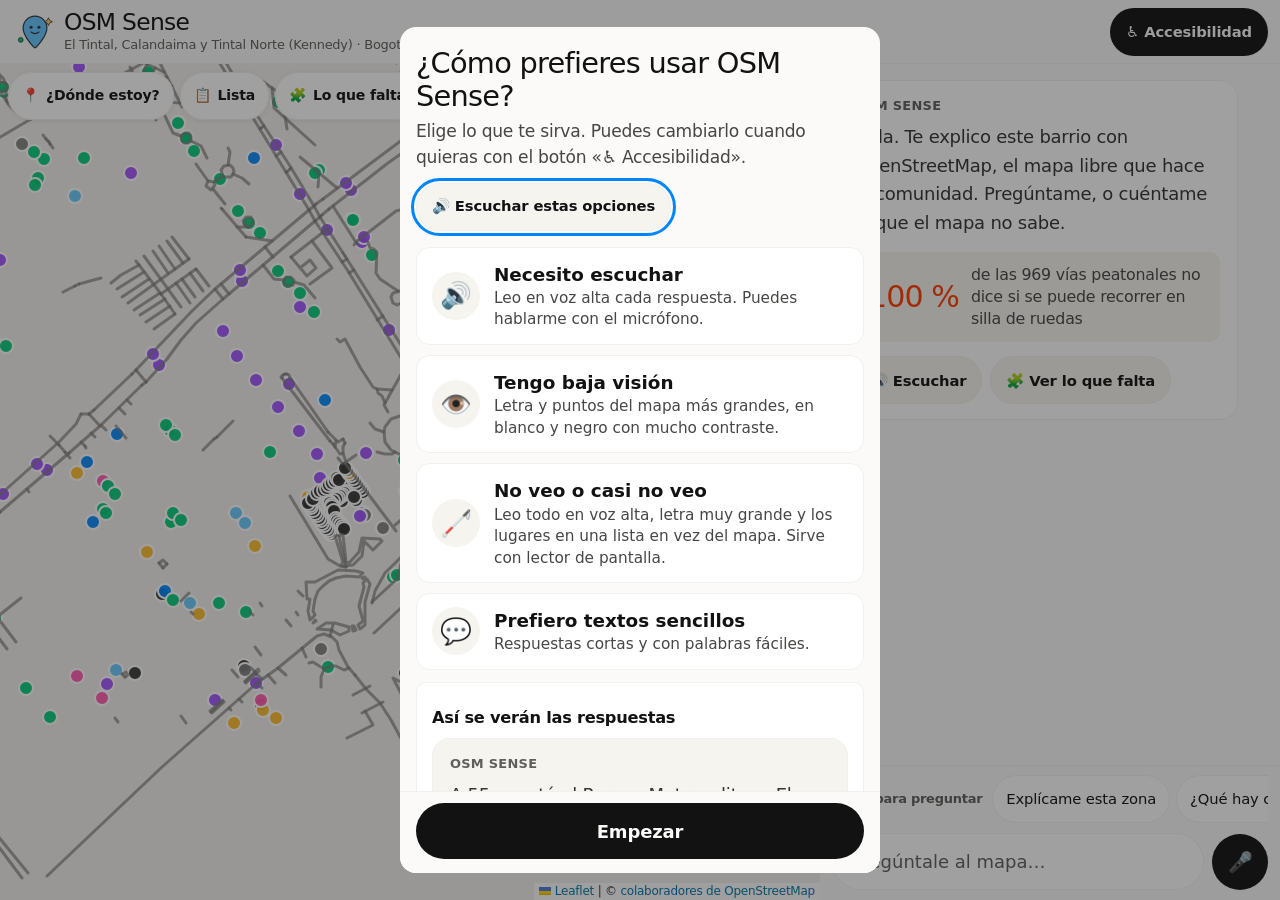
==== commit de045a8b: "Baja visión y ceguera: lista de lugares, perfil "No veo o casi no veo" y zoom 400 % - Corrige "Tengo" ====
--- a/index.html
+++ b/index.html
@@ -8,7 +8,7 @@
   <title>OSM Sense</title>
   <link rel="stylesheet" href="lib/leaflet.css">
   <!-- ?v=… obliga al navegador a descargar la versión nueva después de cada publicación -->
-  <link rel="stylesheet" href="styles.css?v=2026-10-26c">
+  <link rel="stylesheet" href="styles.css?v=2026-10-26e">
 </head>
 <body>
   <a class="saltar" href="#entrada">Ir a escribir una pregunta</a>
@@ -29,14 +29,22 @@
         <p class="sub" id="nombre-zona">Cargando zona…</p>
       </div>
     </div>
-    <button type="button" class="pill acceso" id="btn-accesibilidad" aria-haspopup="dialog">♿ Accesibilidad</button>
+    <div class="barra-acciones">
+      <!-- Visible solo cuando el mapa está oculto ("Lugares en lista"): la lista reemplaza al mapa. -->
+      <button type="button" class="pill" id="btn-lista-barra" aria-haspopup="dialog" hidden>📋 Lugares</button>
+      <button type="button" class="pill acceso" id="btn-accesibilidad" aria-haspopup="dialog">♿ Accesibilidad</button>
+    </div>
   </header>
 
   <section class="franja-mapa" id="franja-mapa" aria-label="Mapa de la zona">
+    <p class="solo-lectores">Mapa visual. Si usas lector de pantalla o ves poco, usa el botón «Lista de lugares»: tiene la misma información en texto.</p>
     <div id="mapa" class="mapa"></div>
     <div class="mapa-controles" role="toolbar" aria-label="Herramientas del mapa">
-      <button type="button" class="pill flotante" id="btn-donde">📍 <span>¿Dónde estoy?</span></button>
-      <button type="button" class="pill flotante" id="btn-mapa" aria-haspopup="dialog">🧩 <span>Lo que falta</span></button>
+      <button type="button" class="pill flotante" id="btn-donde" aria-label="¿Dónde estoy?">📍 <span aria-hidden="true">¿Dónde estoy?</span></button>
+      <button type="button" class="pill flotante" id="btn-lista" aria-haspopup="dialog" aria-label="Lista de lugares">📋 <span aria-hidden="true">Lista</span></button>
+      <button type="button" class="pill flotante" id="btn-mapa" aria-haspopup="dialog" aria-label="Lo que le falta al mapa">🧩 <span aria-hidden="true">Lo que falta</span></button>
+    </div>
+    <div class="mapa-expandir">
       <button type="button" class="pill flotante icono" id="btn-expandir" aria-expanded="false" aria-controls="franja-mapa" aria-label="Ampliar mapa" title="Ampliar mapa">⤢</button>
     </div>
     <!-- Se muestra solo mientras la persona elige en el mapa la ubicación de una nota. -->
@@ -83,6 +91,10 @@
         <span class="perfil-icono" aria-hidden="true">👁️</span>
         <span><strong>Tengo baja visión</strong><span>Letra y puntos del mapa más grandes, en blanco y negro con mucho contraste.</span></span>
       </button>
+      <button type="button" class="perfil" data-perfil="ciego" aria-pressed="false">
+        <span class="perfil-icono" aria-hidden="true">🦯</span>
+        <span><strong>No veo o casi no veo</strong><span>Leo todo en voz alta, letra muy grande y los lugares en una lista en vez del mapa. Sirve con lector de pantalla.</span></span>
+      </button>
       <button type="button" class="perfil" data-perfil="sencillo" aria-pressed="false">
         <span class="perfil-icono" aria-hidden="true">💬</span>
         <span><strong>Prefiero textos sencillos</strong><span>Respuestas cortas y con palabras fáciles.</span></span>
@@ -105,6 +117,7 @@
         <button type="button" class="interruptor" id="btn-letra" aria-pressed="false">Letra grande</button>
         <button type="button" class="interruptor" id="btn-contraste" aria-pressed="false">Alto contraste</button>
         <button type="button" class="interruptor" id="btn-pedagogico" aria-pressed="false">Modo sencillo</button>
+        <button type="button" class="interruptor" id="btn-sinmapa" aria-pressed="false">Lugares en lista (sin mapa)</button>
       </div>
     </section>
 
@@ -136,6 +149,21 @@
       OSM Sense es un prototipo: no edita OpenStreetMap y puede equivocarse.</p>
   </dialog>
 
+  <!-- Lista de lugares: alternativa en texto al mapa (lector de pantalla, baja visión, ampliación). -->
+  <dialog id="lista" class="hoja" aria-labelledby="t-lista">
+    <div class="hoja-cabeza">
+      <h2 id="t-lista">Lugares cerca de ti</h2>
+      <button type="button" class="pill" id="btn-cerrar-lista">Cerrar</button>
+    </div>
+    <p class="inicio-intro" id="lista-intro"></p>
+    <div class="lista-filtro">
+      <label for="lista-cat">Mostrar</label>
+      <select id="lista-cat"></select>
+    </div>
+    <ol id="lista-lugares" class="lista-lugares"></ol>
+    <button type="button" class="pill lista-mas" id="btn-lista-mas">Mostrar más lugares</button>
+  </dialog>
+
   <!-- Completar un lugar: la persona cuenta lo que ve y se arma un borrador de nota (nunca se publica solo). -->
   <dialog id="completar" class="hoja" aria-labelledby="t-completar">
     <div class="hoja-cabeza">
@@ -157,6 +185,6 @@
   </dialog>
 
   <script src="lib/leaflet.js"></script>
-  <script src="app.js?v=2026-10-26c"></script>
+  <script src="app.js?v=2026-10-26e"></script>
 </body>
 </html>
--- a/styles.css
+++ b/styles.css
@@ -60,7 +60,7 @@
   --resalte-fondo: #fff1b8;
   --foco: #0033cc;
 }
-body.letra-grande { --base: 22px; }
+body.letra-grande { --base: 24px; }   /* 24 px: legible para muy baja visión sin romper el diseño en 390 px */
 
 * { box-sizing: border-box; }
 [hidden] { display: none !important; }
@@ -77,7 +77,7 @@
 a { color: var(--enlace); text-underline-offset: 2px; }
 button { font: inherit; cursor: pointer; color: inherit; background: none; border: 0; padding: 0; }
 button:disabled { cursor: default; opacity: .5; }
-button:focus-visible, a:focus-visible, input:focus-visible, textarea:focus-visible {
+button:focus-visible, a:focus-visible, input:focus-visible, textarea:focus-visible, select:focus-visible {
   outline: 3px solid var(--foco); outline-offset: 2px;
 }
 .solo-lectores {
@@ -152,10 +152,15 @@
 }
 .mapa-controles > * { pointer-events: auto; }
 .mapa-controles .pill { padding: 0 14px; font-size: .78em; box-shadow: var(--borde-interior), 0 1px 6px rgba(0, 0, 0, .08); }
-.mapa-controles .icono { width: 48px; padding: 0; margin-left: auto; font-size: 1.2rem; }
+/* Ampliar/reducir va aparte, abajo a la izquierda: la fila de arriba queda para las 3 herramientas. */
+.mapa-expandir { position: absolute; z-index: 1000; left: 8px; bottom: 26px; }
+.mapa-expandir .icono { width: 48px; padding: 0; font-size: 1.2rem; box-shadow: var(--borde-interior), 0 1px 6px rgba(0, 0, 0, .08); }
 @media (max-width: 380px) { .mapa-controles .pill:not(.icono) { padding: 0 10px; font-size: .74em; } }
-body.letra-grande .mapa-controles .pill span { display: none; }   /* solo el ícono cuando la letra es grande */
-body.letra-grande #btn-donde, body.letra-grande #btn-mapa { width: 48px; padding: 0; font-size: 1.15rem; }
+/* En el celular, con letra grande, solo el ícono (el nombre accesible sigue en aria-label). */
+@media (max-width: 899px) {
+  body.letra-grande .mapa-controles .pill span { display: none; }
+  body.letra-grande #btn-donde, body.letra-grande #btn-mapa, body.letra-grande #btn-lista { width: 52px; height: 52px; padding: 0; font-size: 1.3rem; }
+}
 
 /* Aviso mientras se elige en el mapa la ubicación de una nota. */
 .aviso-mapa {
@@ -459,13 +464,20 @@
 
 /* Botón "Ver lo más nuevo" sobre el chat. */
 .chat { position: relative; }
+/* Franja propia debajo del chat (no flota): así nunca tapa un botón de un mensaje. */
 .ir-abajo {
-  position: absolute; z-index: 5; right: 12px; bottom: 12px;
-  background: var(--principal); color: var(--principal-texto); box-shadow: 0 2px 10px rgba(0, 0, 0, .18);
+  flex: none; align-self: center; margin: 4px auto 6px;
+  background: var(--principal); color: var(--principal-texto); box-shadow: none;
 }
 
 /* ---------- Letra grande: el diseño se reacomoda en vez de apretarse ---------- */
-body.letra-grande .marca .sub { display: none; }                 /* el nombre de la zona está en "Lo que falta" */
+body.letra-grande .marca .sub { display: none; }
+/* En el celular con letra grande, los botones del encabezado bajan a su propia línea: el título no se corta. */
+@media (max-width: 520px) {
+  body.letra-grande .barra { flex-wrap: wrap; row-gap: 6px; }
+  body.letra-grande .barra-acciones { width: 100%; }
+  body.letra-grande .barra-acciones .pill { flex: 1; }
+}                 /* el nombre de la zona está en "Lo que falta" */
 body.letra-grande .marca h1 { font-size: 1.15em; }
 body.letra-grande .pill.acceso { padding: 0 14px; font-size: .75em; }
 body.letra-grande .ideas-titulo { display: none; }
@@ -478,7 +490,49 @@
 body.letra-grande .vacios .cifra { text-align: left; }
 body.letra-grande .leaflet-popup-content { font-size: 18px; }
 body.letra-grande .leaflet-popup-content .ficha-completar { font-size: 17px; }
-body.letra-grande .franja-mapa { height: 30dvh; }
+@media (max-width: 899px) { body.letra-grande .franja-mapa { height: 30dvh; } }   /* solo celular: en computador el mapa ocupa su columna */
+
+/* ---------- Lugares en lista (sin mapa) ---------- */
+.barra-acciones { display: flex; gap: 8px; flex: none; }
+body.sin-mapa .franja-mapa { display: none !important; }
+body.sin-mapa { grid-template-columns: minmax(0, 1fr) !important; grid-template-rows: auto minmax(0, 1fr) auto !important; }
+body.sin-mapa .barra { grid-column: 1 !important; }
+body.sin-mapa .chat, body.sin-mapa .entrada { grid-column: 1 !important; grid-row: auto !important; }
+body.sin-mapa .mensajes, body.sin-mapa .form-chat, body.sin-mapa .ideas { max-width: 900px; }
+
+.lista-filtro { display: flex; align-items: center; gap: 10px; margin: 8px 0 4px; font-weight: 600; }
+.lista-filtro select {
+  flex: 1; min-height: 52px; padding: 0 12px; border: 0; border-radius: var(--radio-tarjeta);
+  font: inherit; color: var(--titulo); background: var(--superficie); box-shadow: var(--borde-interior);
+}
+body.contraste .lista-filtro select { border: 2px solid #000; }
+.lista-lugares { list-style: none; margin: 12px 0 0; padding: 0; display: grid; gap: 10px; }
+.lista-lugares li {
+  padding: 14px 16px; border-radius: var(--radio-tarjeta); background: var(--superficie); box-shadow: var(--borde-interior);
+}
+body.contraste .lista-lugares li { border: 2px solid #000; box-shadow: none; }
+.lista-lugares h3 { margin: 0 0 4px; font-size: 1em; font-weight: 600; color: var(--titulo); }
+.lista-lugares .donde { margin: 0; color: var(--cuerpo); font-size: .9em; }
+.lista-lugares .ficha-falta { margin: 6px 0 0; font-size: .85em; }
+.lista-lugares .acciones-lugar { display: flex; flex-wrap: wrap; gap: 8px; margin-top: 10px; }
+.lista-lugares .acciones-lugar .pill { font-size: .8em; }
+.lista-mas { width: 100%; margin-top: 12px; }
+.marca-categoria { display: inline-block; width: 12px; height: 12px; margin-right: 6px; border-radius: 50%; vertical-align: middle; box-shadow: 0 0 0 1.5px var(--titulo); }
+
+/* Con letra grande en computador: las herramientas del mapa muestran su texto. */
+@media (min-width: 900px) { body.letra-grande .mapa-controles .pill { font-size: .7em; } }
+body.contraste button:focus-visible, body.contraste a:focus-visible, body.contraste input:focus-visible,
+body.contraste textarea:focus-visible, body.contraste select:focus-visible { outline-width: 4px; }
+
+/* Ampliación fuerte (200-400 %): si la pantalla queda muy baja, la página entera se desplaza en vez de
+   apretar el chat a cero. No aplica con el teclado abierto en el celular. */
+@media (max-height: 520px) {
+  html:has(body:not(.teclado)) { overflow: auto; }
+  body:not(.teclado) { height: auto !important; min-height: 100%; overflow: visible; display: block; }
+  body:not(.teclado) .franja-mapa { height: 260px; }
+  body:not(.teclado) .mensajes { overflow: visible; }
+  body:not(.teclado) .entrada { position: sticky; bottom: 0; z-index: 10; }
+}
 
 /* ---------- Leaflet ---------- */
 .leaflet-container { font-family: var(--font-inter); background: var(--color-stone-surface); }
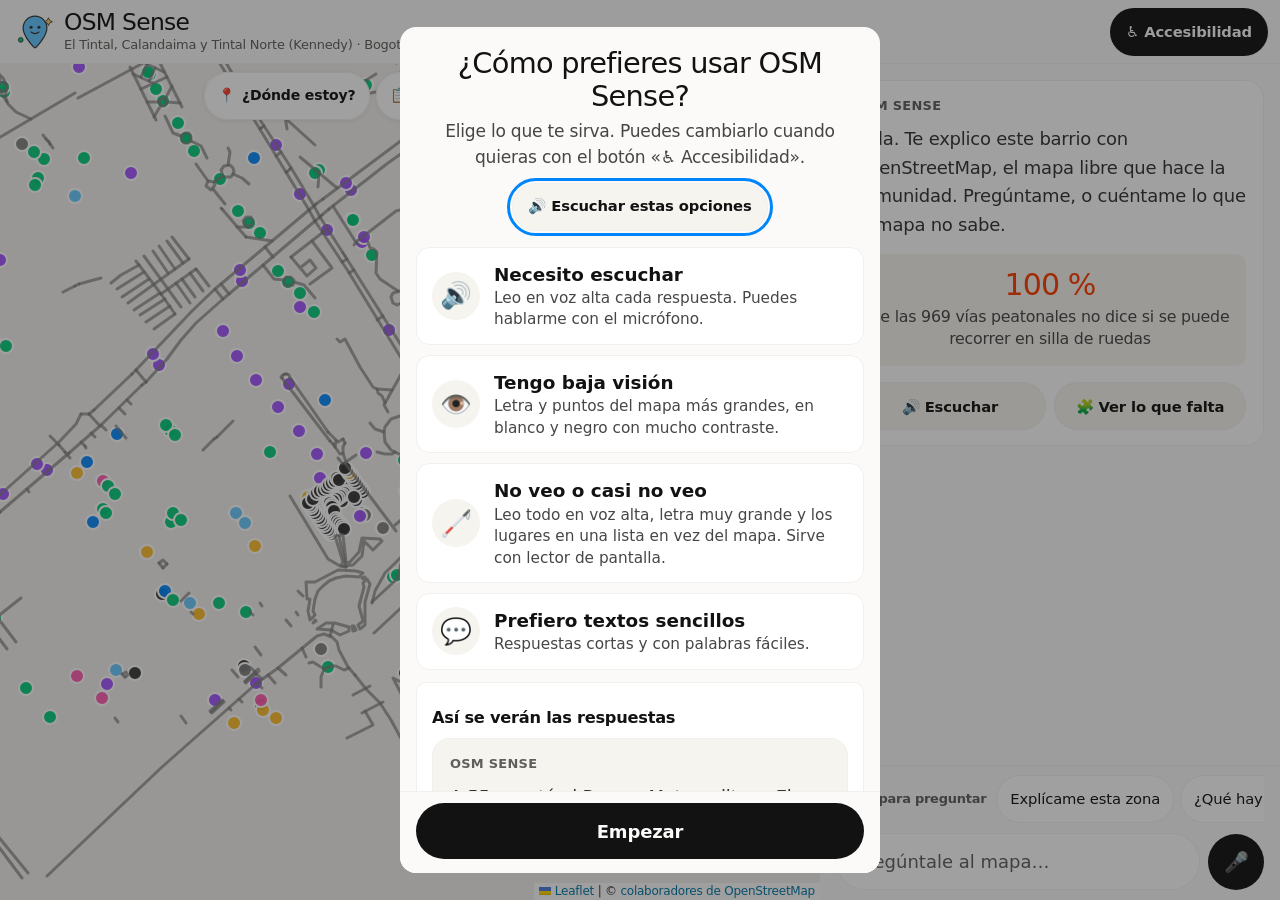
==== commit de45961f: "Diseño más armónico: columna central, espacios parejos, botones del mismo ancho y títulos centrados " ====
--- a/index.html
+++ b/index.html
@@ -8,7 +8,7 @@
   <title>OSM Sense</title>
   <link rel="stylesheet" href="lib/leaflet.css">
   <!-- ?v=… obliga al navegador a descargar la versión nueva después de cada publicación -->
-  <link rel="stylesheet" href="styles.css?v=2026-10-26e">
+  <link rel="stylesheet" href="styles.css?v=2026-10-26g">
 </head>
 <body>
   <a class="saltar" href="#entrada">Ir a escribir una pregunta</a>
@@ -35,6 +35,12 @@
       <button type="button" class="pill acceso" id="btn-accesibilidad" aria-haspopup="dialog">♿ Accesibilidad</button>
     </div>
   </header>
+
+  <!-- Solo cuando el mapa está oculto: explica por qué y permite volver a verlo. -->
+  <div class="aviso-sinmapa" id="aviso-sinmapa" hidden>
+    <span>El mapa está oculto: ves los lugares en lista.</span>
+    <button type="button" class="pill" id="btn-mostrar-mapa">🗺️ Mostrar el mapa</button>
+  </div>
 
   <section class="franja-mapa" id="franja-mapa" aria-label="Mapa de la zona">
     <p class="solo-lectores">Mapa visual. Si usas lector de pantalla o ves poco, usa el botón «Lista de lugares»: tiene la misma información en texto.</p>
@@ -117,7 +123,7 @@
         <button type="button" class="interruptor" id="btn-letra" aria-pressed="false">Letra grande</button>
         <button type="button" class="interruptor" id="btn-contraste" aria-pressed="false">Alto contraste</button>
         <button type="button" class="interruptor" id="btn-pedagogico" aria-pressed="false">Modo sencillo</button>
-        <button type="button" class="interruptor" id="btn-sinmapa" aria-pressed="false">Lugares en lista (sin mapa)</button>
+        <button type="button" class="interruptor" id="btn-sinmapa" aria-pressed="false">Ocultar el mapa (usar la lista)</button>
       </div>
     </section>
 
@@ -185,6 +191,6 @@
   </dialog>
 
   <script src="lib/leaflet.js"></script>
-  <script src="app.js?v=2026-10-26e"></script>
+  <script src="app.js?v=2026-10-26g"></script>
 </body>
 </html>
--- a/styles.css
+++ b/styles.css
@@ -495,8 +495,16 @@
 /* ---------- Lugares en lista (sin mapa) ---------- */
 .barra-acciones { display: flex; gap: 8px; flex: none; }
 body.sin-mapa .franja-mapa { display: none !important; }
-body.sin-mapa { grid-template-columns: minmax(0, 1fr) !important; grid-template-rows: auto minmax(0, 1fr) auto !important; }
-body.sin-mapa .barra { grid-column: 1 !important; }
+.aviso-sinmapa {
+  display: flex; flex-wrap: wrap; align-items: center; justify-content: space-between; gap: 8px 12px;
+  padding: 10px 16px; background: var(--resalte-fondo); color: var(--titulo); font-size: .85em; font-weight: 600;
+  box-shadow: inset 0 -1px 0 var(--linea);
+}
+body.contraste .aviso-sinmapa { border-bottom: 2px solid #000; }
+.aviso-sinmapa .pill { background: var(--principal); color: var(--principal-texto); }
+body.sin-mapa { grid-template-rows: auto auto minmax(0, 1fr) auto !important; }
+body.sin-mapa { grid-template-columns: minmax(0, 1fr) !important; }
+body.sin-mapa .barra, body.sin-mapa .aviso-sinmapa { grid-column: 1 !important; }
 body.sin-mapa .chat, body.sin-mapa .entrada { grid-column: 1 !important; grid-row: auto !important; }
 body.sin-mapa .mensajes, body.sin-mapa .form-chat, body.sin-mapa .ideas { max-width: 900px; }
 
@@ -568,3 +576,59 @@
   #btn-expandir { display: none; }
   .hoja { max-width: 480px; margin: auto; border-radius: 16px; }
 }
+
+/* =====================================================================================
+   Armonía: una sola columna central, un solo sistema de espacios y botones parejos.
+   Va al final para ordenar todo lo anterior. Los párrafos largos quedan alineados a la
+   izquierda (se leen mejor, sobre todo con baja visión); se centran títulos, cifras,
+   avisos y grupos de botones.
+   ===================================================================================== */
+:root { --esp: 16px; --columna: 640px; }
+
+/* Misma columna y mismo margen lateral para mensajes, ideas y caja de texto. */
+.mensajes { max-width: var(--columna); padding: var(--esp); gap: var(--esp); }
+.entrada { padding-left: var(--esp); padding-right: var(--esp); }
+.ideas, .form-chat { max-width: calc(var(--columna) - 2 * var(--esp)); }
+.contador { max-width: none; }
+
+/* Las respuestas ocupan todo el ancho de la columna: bordes parejos a ambos lados. */
+.msg.osm, .msg.borrador { width: 100%; max-width: 100%; }
+.msg.persona { max-width: 85%; }
+.msg { padding: var(--esp) calc(var(--esp) + 2px); }
+.msg-seccion { margin-top: var(--esp); }
+.remitente { margin-bottom: 8px !important; }
+
+/* Botones de cada mensaje: del mismo ancho, en filas parejas y centrados. */
+.msg-acciones, .borrador-acciones, .lista-lugares .acciones-lugar {
+  display: grid; grid-template-columns: repeat(auto-fit, minmax(130px, 1fr)); gap: 8px; margin-top: var(--esp);
+}
+.msg-acciones .pill, .borrador-acciones .pill, .borrador-acciones .boton-principal,
+.lista-lugares .acciones-lugar .pill { width: 100%; justify-content: center; text-align: center; padding: 0 12px; }
+.pregunta-vuelta .pill { width: 100%; }
+
+/* Cifra destacada centrada: número arriba, explicación debajo. */
+.destacado { flex-direction: column; align-items: center; text-align: center; gap: 6px; padding: var(--esp); }
+
+/* Avisos del sistema y "Ver lo más nuevo", centrados en la columna. */
+.msg.sistema { max-width: 90%; line-height: 1.45; }
+
+/* Herramientas del mapa centradas arriba; ampliar (izquierda) y zoom (derecha) quedan simétricos abajo. */
+.mapa-controles { justify-content: center; }
+
+/* Encabezado con letra grande en el celular: título centrado y botones parejos debajo. */
+@media (max-width: 520px) {
+  body.letra-grande .barra { justify-content: center; text-align: center; }
+  body.letra-grande .marca { justify-content: center; flex: 1 1 100%; }
+}
+
+/* Hojas (inicio, lo que falta, lista, completar): títulos y textos de ayuda centrados, contenido en columna. */
+.hoja > *, .hoja form > * { max-width: 560px; margin-left: auto; margin-right: auto; }
+.inicio h2, .inicio .inicio-intro { text-align: center; }
+#btn-leer-inicio { display: flex; margin: 0 auto; }
+.hoja-cabeza { gap: 12px; }
+.hoja-pie { max-width: none; }
+
+/* Interruptores del ajuste fino: misma altura en las dos columnas. */
+.interruptores { align-items: stretch; }
+.interruptor { min-height: 56px; }
+.hoja > .hoja-pie, .hoja form > .hoja-pie { max-width: none; margin-left: -16px; margin-right: -16px; }
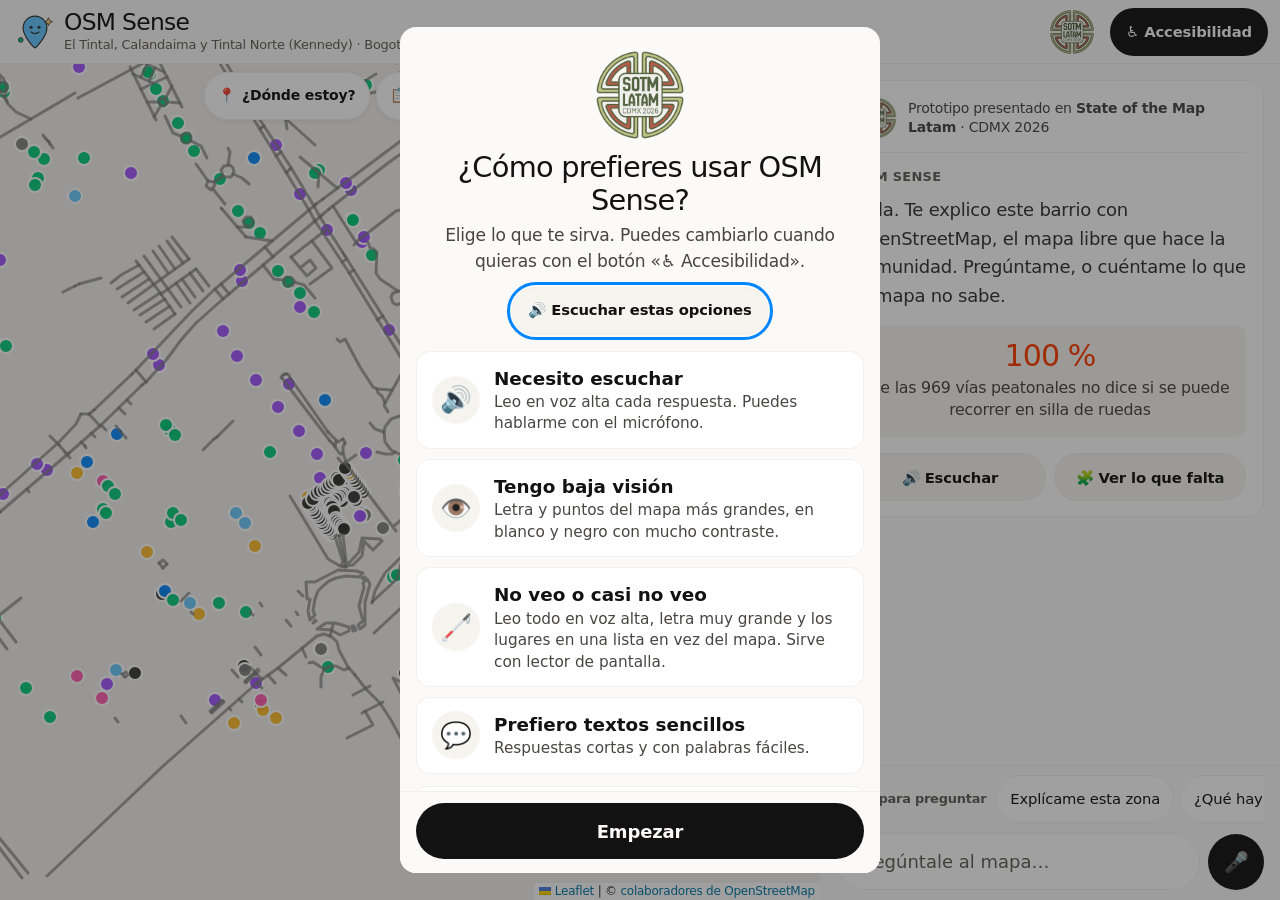
==== commit 85f28202: "Logo de State of the Map Latam 2026 en el inicio, la bienvenida y el encabezado (computador) Co-Auth" ====
--- a/index.html
+++ b/index.html
@@ -8,7 +8,7 @@
   <title>OSM Sense</title>
   <link rel="stylesheet" href="lib/leaflet.css">
   <!-- ?v=… obliga al navegador a descargar la versión nueva después de cada publicación -->
-  <link rel="stylesheet" href="styles.css?v=2026-10-26g">
+  <link rel="stylesheet" href="styles.css?v=2026-10-26i">
 </head>
 <body>
   <a class="saltar" href="#entrada">Ir a escribir una pregunta</a>
@@ -30,17 +30,12 @@
       </div>
     </div>
     <div class="barra-acciones">
-      <!-- Visible solo cuando el mapa está oculto ("Lugares en lista"): la lista reemplaza al mapa. -->
-      <button type="button" class="pill" id="btn-lista-barra" aria-haspopup="dialog" hidden>📋 Lugares</button>
+      <!-- Logo del evento: solo en pantallas anchas (en el celular está en el inicio y en la bienvenida). -->
+      <img class="logo-sotm" src="img/sotm-latam-2026-96.png" width="48" height="48" alt="State of the Map Latinoamérica, Ciudad de México 2026">
       <button type="button" class="pill acceso" id="btn-accesibilidad" aria-haspopup="dialog">♿ Accesibilidad</button>
     </div>
   </header>
 
-  <!-- Solo cuando el mapa está oculto: explica por qué y permite volver a verlo. -->
-  <div class="aviso-sinmapa" id="aviso-sinmapa" hidden>
-    <span>El mapa está oculto: ves los lugares en lista.</span>
-    <button type="button" class="pill" id="btn-mostrar-mapa">🗺️ Mostrar el mapa</button>
-  </div>
 
   <section class="franja-mapa" id="franja-mapa" aria-label="Mapa de la zona">
     <p class="solo-lectores">Mapa visual. Si usas lector de pantalla o ves poco, usa el botón «Lista de lugares»: tiene la misma información en texto.</p>
@@ -63,6 +58,17 @@
   <main class="chat">
     <h2 class="solo-lectores">Conversación</h2>
     <p id="contador-hallazgos" class="contador" hidden>📝 Hallazgos de esta conversación: <strong>0</strong></p>
+    <!-- Panel de botones grandes del modo "No veo o casi no veo" (inspirado en Soundscape y BlindSquare). -->
+    <section id="botonera" class="botonera" aria-label="Acciones principales" hidden>
+      <div class="botonera-grilla">
+        <button type="button" class="baldosa" id="b-donde"><span class="baldosa-icono" aria-hidden="true">📍</span><span>¿Dónde estoy?</span></button>
+        <button type="button" class="baldosa" id="b-cerca"><span class="baldosa-icono" aria-hidden="true">🧭</span><span>¿Qué hay cerca?</span></button>
+        <button type="button" class="baldosa" id="b-falta"><span class="baldosa-icono" aria-hidden="true">❓</span><span>Lo que falta</span></button>
+        <button type="button" class="baldosa" id="b-lista"><span class="baldosa-icono" aria-hidden="true">📋</span><span>Todos los lugares</span></button>
+      </div>
+      <button type="button" class="pill botonera-mapa" id="btn-mostrar-mapa">🗺️ Volver a ver el mapa</button>
+    </section>
+    <p id="cargando" class="cargando" role="status">Cargando el mapa del barrio…</p>
     <div id="mensajes" class="mensajes" role="log" aria-live="polite" aria-relevant="additions"></div>
     <!-- Aparece cuando hay mensajes más abajo de lo que se está leyendo. -->
     <button type="button" class="pill ir-abajo" id="btn-abajo" hidden>⬇ Ver lo más nuevo</button>
@@ -84,6 +90,7 @@
 
   <!-- Inicio: cómo prefiere la persona usar el sitio. Se abre al entrar y con el botón "Accesibilidad". -->
   <dialog id="inicio" class="hoja inicio" aria-labelledby="t-inicio">
+    <img class="inicio-logo" src="img/sotm-latam-2026-256.png" width="96" height="96" alt="State of the Map Latinoamérica, Ciudad de México 2026">
     <h2 id="t-inicio">¿Cómo prefieres usar OSM Sense?</h2>
     <p class="inicio-intro">Elige lo que te sirva. Puedes cambiarlo cuando quieras con el botón «♿ Accesibilidad».</p>
     <button type="button" class="pill" id="btn-leer-inicio">🔊 Escuchar estas opciones</button>
@@ -191,6 +198,6 @@
   </dialog>
 
   <script src="lib/leaflet.js"></script>
-  <script src="app.js?v=2026-10-26g"></script>
+  <script src="app.js?v=2026-10-26i"></script>
 </body>
 </html>
--- a/styles.css
+++ b/styles.css
@@ -495,16 +495,9 @@
 /* ---------- Lugares en lista (sin mapa) ---------- */
 .barra-acciones { display: flex; gap: 8px; flex: none; }
 body.sin-mapa .franja-mapa { display: none !important; }
-.aviso-sinmapa {
-  display: flex; flex-wrap: wrap; align-items: center; justify-content: space-between; gap: 8px 12px;
-  padding: 10px 16px; background: var(--resalte-fondo); color: var(--titulo); font-size: .85em; font-weight: 600;
-  box-shadow: inset 0 -1px 0 var(--linea);
-}
-body.contraste .aviso-sinmapa { border-bottom: 2px solid #000; }
-.aviso-sinmapa .pill { background: var(--principal); color: var(--principal-texto); }
-body.sin-mapa { grid-template-rows: auto auto minmax(0, 1fr) auto !important; }
+body.sin-mapa { grid-template-rows: auto minmax(0, 1fr) auto !important; }
 body.sin-mapa { grid-template-columns: minmax(0, 1fr) !important; }
-body.sin-mapa .barra, body.sin-mapa .aviso-sinmapa { grid-column: 1 !important; }
+body.sin-mapa .barra { grid-column: 1 !important; }
 body.sin-mapa .chat, body.sin-mapa .entrada { grid-column: 1 !important; grid-row: auto !important; }
 body.sin-mapa .mensajes, body.sin-mapa .form-chat, body.sin-mapa .ideas { max-width: 900px; }
 
@@ -632,3 +625,63 @@
 .interruptores { align-items: stretch; }
 .interruptor { min-height: 56px; }
 .hoja > .hoja-pie, .hoja form > .hoja-pie { max-width: none; margin-left: -16px; margin-right: -16px; }
+
+
+/* =====================================================================================
+   Modo "No veo o casi no veo" (mapa oculto). Inspirado en Soundscape y BlindSquare:
+   pocos botones muy grandes que responden hablando. Tema oscuro suave: alivia a quien tiene
+   sensibilidad a la luz y evita el negro y el blanco puros (menos destello con astigmatismo).
+   ===================================================================================== */
+body.sin-mapa, body.sin-mapa.contraste {
+  --fondo: #141414;
+  --superficie: #1f1f1f;
+  --superficie-suave: #2a2a2a;
+  --linea: #e6e6e6;
+  --titulo: #f5f5f5;
+  --texto: #f0f0f0;
+  --cuerpo: #e8e8e8;
+  --suave: #d0d0d0;
+  --enlace: #ffd84d;
+  --acento: #ffd84d;
+  --principal: #ffd84d;
+  --principal-texto: #141414;
+  --resalte-fondo: #2d2812;
+  --foco: #66d9ff;
+}
+body.sin-mapa *, body.sin-mapa *::after { border-color: var(--linea) !important; }
+body.sin-mapa .barra { box-shadow: inset 0 -2px 0 var(--linea); }
+body.sin-mapa .msg.osm, body.sin-mapa .msg.borrador { box-shadow: none; border: 2px solid var(--linea); }
+body.sin-mapa .ficha-falta, body.sin-mapa .alerta { color: var(--acento); background: transparent; }
+body.sin-mapa .alerta { border: 2px solid var(--acento); }
+body.sin-mapa .interruptor::after { background: var(--superficie); color: var(--texto); }
+body.sin-mapa .interruptor[aria-pressed="true"]::after { background: var(--principal); color: var(--principal-texto); }
+body.sin-mapa .marca h1 { font-size: 1.2em; }
+body.sin-mapa .logo { display: none; }
+body.sin-mapa .ideas-titulo { display: none; }
+
+.botonera { width: 100%; max-width: var(--columna); margin: 0 auto; padding: var(--esp) var(--esp) 0; }
+.botonera-grilla { display: grid; grid-template-columns: 1fr 1fr; gap: 12px; }
+.baldosa {
+  min-height: 100px; padding: 12px 10px; border-radius: 18px;
+  display: flex; flex-direction: column; align-items: center; justify-content: center; gap: 8px; text-align: center;
+  font-size: .95em; font-weight: 700; line-height: 1.2; color: var(--titulo);
+  background: var(--superficie); border: 3px solid var(--linea);
+}
+.baldosa:active, .baldosa:hover { background: var(--resalte-fondo); }
+.baldosa-icono { font-size: 1.9rem; line-height: 1; }
+.botonera-mapa { width: 100%; margin-top: 12px; font-size: .78em; }
+body.teclado .botonera { display: none !important; }
+@media (max-height: 640px) { .baldosa { min-height: 88px; } .baldosa-icono { font-size: 1.6rem; } }
+
+.cargando { margin: 0; padding: 24px var(--esp); text-align: center; font-weight: 600; color: var(--suave); }
+
+/* ---------- Logo de State of the Map Latam 2026 ---------- */
+.logo-sotm { display: none; width: 48px; height: 48px; flex: none; }
+@media (min-width: 900px) { .logo-sotm { display: block; } .barra-acciones { align-items: center; gap: 14px; } }
+.inicio-logo { display: block; width: 96px; height: 96px; margin: 4px auto 8px !important; }
+.sello {
+  display: flex; align-items: center; gap: 10px; margin: 0 0 14px !important; padding-bottom: 12px;
+  border-bottom: 1px solid var(--linea); font-size: .78em; line-height: 1.35; color: var(--cuerpo);
+}
+.sello img { flex: none; width: 44px; height: 44px; }
+body.letra-grande .inicio-logo { width: 72px; height: 72px; }
